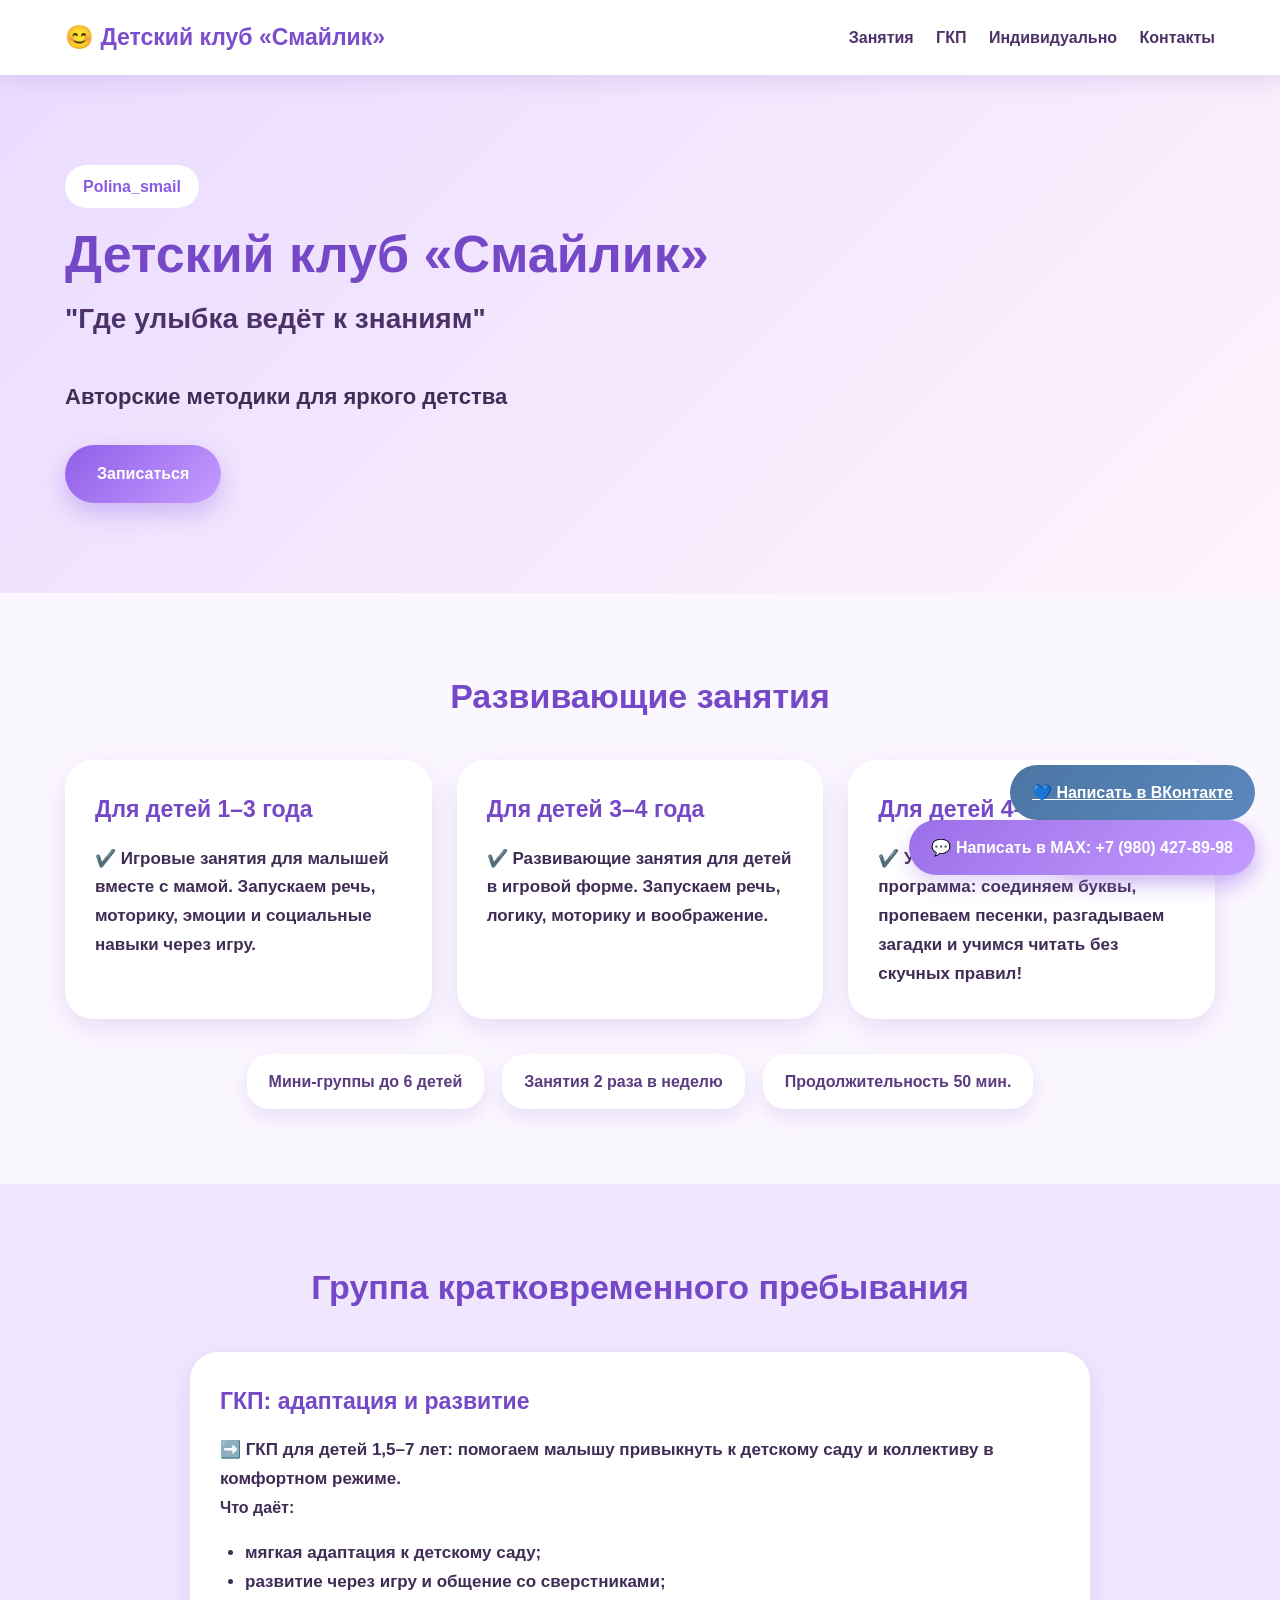
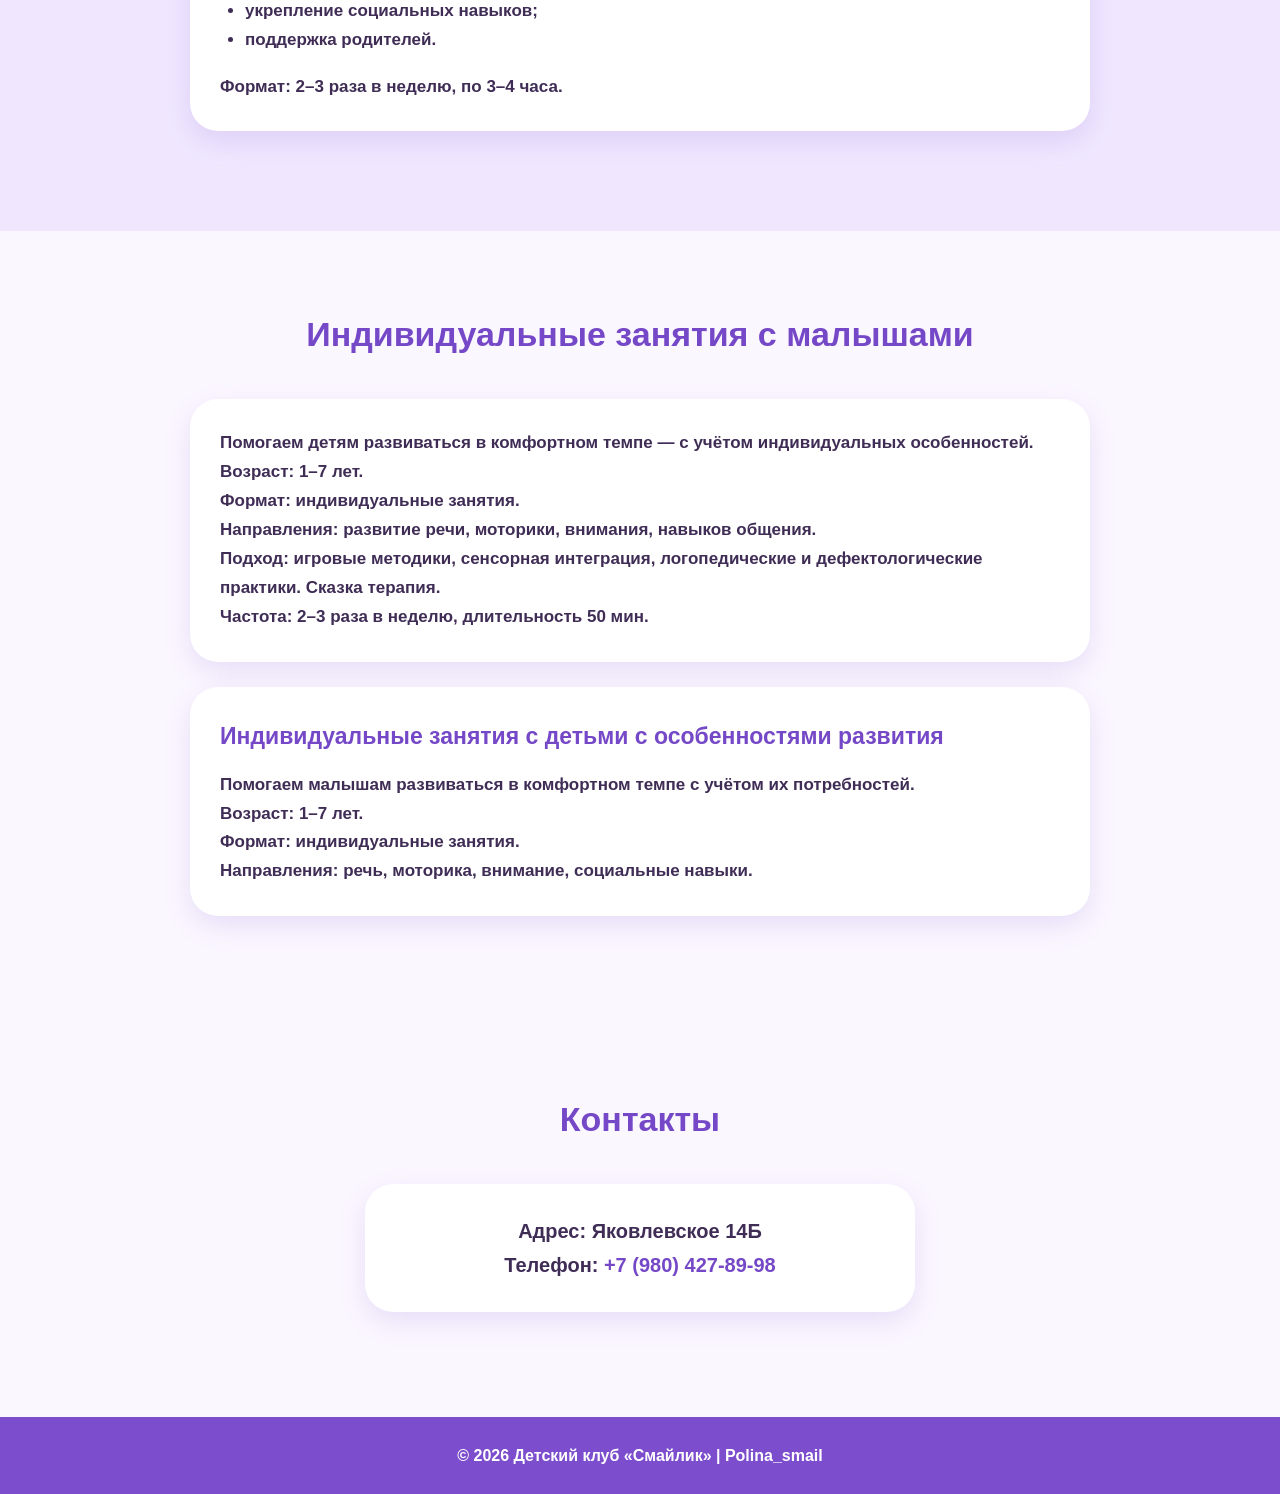
==== index.html @ ec90b085 "Add files via upload" ====
<!DOCTYPE html>
<html lang="ru">
<head>
  <meta charset="UTF-8">
  <meta name="viewport" content="width=device-width, initial-scale=1.0">
  <title>Детский клуб Смайлик</title>
  <link rel="stylesheet" href="style.css">
</head>
<body>

<header class="header">
  <div class="container header-inner">
    <div class="logo">😊 Детский клуб «Смайлик»</div>
    <nav>
      <a href="#programs">Занятия</a>
      <a href="#gkp">ГКП</a>
      <a href="#individual">Индивидуально</a>
      <a href="#contacts">Контакты</a>
    </nav>
  </div>
</header>

<section class="hero">
  <div class="container hero-content">
    <div>
      <p class="instagram">Polina_smail</p>
      <h1>Детский клуб «Смайлик»</h1>
      <h2>"Где улыбка ведёт к знаниям"</h2>
      <p class="hero-text">Авторские методики для яркого детства</p>
      <a href="#contacts" class="btn">Записаться</a>
    </div>

    <div class="hero-card">
      
    </div>
  </div>
</section>

<section id="programs" class="section">
  <div class="container">
    <h2>Развивающие занятия</h2>

    <div class="cards">
      <div class="card">
        <h3>Для детей 1–3 года</h3>
        <p>✔️ Игровые занятия для малышей вместе с мамой. Запускаем речь, моторику, эмоции и социальные навыки через игру.</p>
      </div>

      <div class="card">
        <h3>Для детей 3–4 года</h3>
        <p>✔️ Развивающие занятия для детей в игровой форме. Запускаем речь, логику, моторику и воображение.</p>
      </div>

      <div class="card">
        <h3>Для детей 4–7 лет</h3>
        <p>✔️ Увлекательная игровая программа: соединяем буквы, пропеваем песенки, разгадываем загадки и учимся читать без скучных правил!</p>
      </div>
    </div>

    <div class="info">
      <span>Мини-группы до 6 детей</span>
      <span>Занятия 2 раза в неделю</span>
      <span>Продолжительность 50 мин.</span>
    </div>
  </div>
</section>

<section id="gkp" class="section purple">
  <div class="container">
    <h2>Группа кратковременного пребывания</h2>

    <div class="big-card">
      <h3>ГКП: адаптация и развитие</h3>
      <p>➡️ ГКП для детей 1,5–7 лет: помогаем малышу привыкнуть к детскому саду и коллективу в комфортном режиме.</p>

      <h4>Что даёт:</h4>
      <ul>
        <li>мягкая адаптация к детскому саду;</li>
        <li>развитие через игру и общение со сверстниками;</li>
        <li>укрепление социальных навыков;</li>
        <li>поддержка родителей.</li>
      </ul>

      <p><strong>Формат:</strong> 2–3 раза в неделю, по 3–4 часа.</p>
    </div>
  </div>
</section>

<section id="individual" class="section">
  <div class="container">
    <h2>Индивидуальные занятия с малышами</h2>

    <div class="big-card">
      <p>Помогаем детям развиваться в комфортном темпе — с учётом индивидуальных особенностей.</p>
      <p><strong>Возраст:</strong> 1–7 лет.</p>
      <p><strong>Формат:</strong> индивидуальные занятия.</p>
      <p><strong>Направления:</strong> развитие речи, моторики, внимания, навыков общения.</p>
      <p><strong>Подход:</strong> игровые методики, сенсорная интеграция, логопедические и дефектологические практики. Сказка терапия.</p>
      <p><strong>Частота:</strong> 2–3 раза в неделю, длительность 50 мин.</p>
    </div>

    <div class="big-card second">
      <h3>Индивидуальные занятия с детьми с особенностями развития</h3>
      <p>Помогаем малышам развиваться в комфортном темпе с учётом их потребностей.</p>
      <p><strong>Возраст:</strong> 1–7 лет.</p>
      <p><strong>Формат:</strong> индивидуальные занятия.</p>
      <p><strong>Направления:</strong> речь, моторика, внимание, социальные навыки.</p>
    </div>
  </div>
</section>

<section id="contacts" class="section contacts">
  <div class="container">
    <h2>Контакты</h2>

    <div class="contact-box">
      <p><strong>Адрес:</strong> Яковлевское 14Б</p>
      <p><strong>Телефон:</strong> <a href="tel:+79804278998">+7 (980) 427-89-98</a></p>
    </div>

  </div>
</section>

<footer class="footer">
  <p>© 2026 Детский клуб «Смайлик» | Polina_smail</p>
</footer>

<script src="script.js"></script>
<a href="https://max.ru/username" class="max-btn" target="_blank">
  💬 Написать в MAX
</a>

<!-- MAX кнопка -->
<a href="tel:+79804278998" class="max-btn">
  💬 Написать в MAX: +7 (980) 427-89-98
</a>
<a href="https://vk.com/psmayl84" class="vk-btn" target="_blank">
  💙 Написать в ВКонтакте
</a>

</body>
</html>
---- style.css ----
* {
  margin: 0;
  padding: 0;
  box-sizing: border-box;
}

body {
  background: #fbf7ff;
  color: #3f2d56;
  font-family: Arial, sans-serif;
  line-height: 1.7;
  font-weight: 600;
}

.container {
  width: 90%;
  max-width: 1150px;
  margin: auto;
}

.header {
  background: #ffffff;
  padding: 18px 0;
  position: sticky;
  top: 0;
  z-index: 100;
  box-shadow: 0 6px 20px rgba(130, 85, 180, 0.15);
}

.header-inner {
  display: flex;
  justify-content: space-between;
  align-items: center;
}

.logo {
  color: #7c4dcc;
  font-size: 23px;
  font-weight: 900;
}

nav a {
  color: #4c3268;
  text-decoration: none;
  margin-left: 18px;
  font-weight: 800;
}

nav a:hover {
  color: #9a6ee8;
}

.hero {
  background: linear-gradient(135deg, #eadcff, #fff3fb);
  padding: 90px 0;
}

.hero-content {
  display: grid;
  grid-template-columns: 1.2fr 0.8fr;
  align-items: center;
  gap: 40px;
}

.instagram {
  display: inline-block;
  background: white;
  color: #8a5be0;
  padding: 8px 18px;
  border-radius: 30px;
  margin-bottom: 18px;
  font-weight: 900;
}

h1 {
  font-size: 52px;
  color: #7548c7;
  line-height: 1.1;
  margin-bottom: 12px;
  font-weight: 900;
}

h2 {
  color: #7548c7;
  font-size: 34px;
  text-align: center;
  margin-bottom: 35px;
  font-weight: 900;
}

.hero h2 {
  text-align: left;
  color: #4c3268;
  font-size: 28px;
}

.hero-text {
  font-size: 22px;
  margin-bottom: 30px;
  font-weight: 800;
}

.btn {
  display: inline-block;
  background: linear-gradient(135deg, #8f5ee8, #c69cff);
  color: white;
  padding: 15px 32px;
  border-radius: 35px;
  text-decoration: none;
  border: none;
  cursor: pointer;
  font-weight: 900;
  font-size: 16px;
  box-shadow: 0 10px 25px rgba(143, 94, 232, 0.35);
  transition: 0.3s;
}

.btn:hover {
  transform: translateY(-3px);
}

.hero-card img,
.photo-card img {
  width: 100%;
  border-radius: 28px;
  box-shadow: 0 12px 35px rgba(116, 72, 199, 0.25);
}

.section {
  padding: 75px 0;
}

.purple {
  background: #f0e7ff;
}

.cards {
  display: grid;
  grid-template-columns: repeat(3, 1fr);
  gap: 25px;
}

.card,
.big-card,
.contact-box,
.photo-card {
  background: #ffffff;
  padding: 30px;
  border-radius: 28px;
  box-shadow: 0 10px 28px rgba(116, 72, 199, 0.14);
}

.card h3,
.big-card h3 {
  color: #7548c7;
  font-size: 23px;
  margin-bottom: 15px;
  font-weight: 900;
}

.card p,
.big-card p,
.big-card li {
  font-size: 17px;
  font-weight: 700;
}

.info {
  display: flex;
  justify-content: center;
  gap: 18px;
  flex-wrap: wrap;
  margin-top: 35px;
}

.info span {
  background: #ffffff;
  color: #5b3c80;
  padding: 14px 22px;
  border-radius: 22px;
  font-weight: 900;
  box-shadow: 0 8px 20px rgba(116, 72, 199, 0.14);
}

.big-card {
  max-width: 900px;
  margin: 0 auto 25px;
}

.big-card ul {
  margin: 18px 0 18px 25px;
}

.second {
  margin-top: 25px;
}

.photo-grid {
  display: grid;
  grid-template-columns: repeat(2, 1fr);
  gap: 30px;
}

.photo-card {
  text-align: center;
}

.photo-card p {
  margin-top: 15px;
  color: #7548c7;
  font-weight: 900;
}

.contacts {
  text-align: center;
}

.contact-box {
  max-width: 550px;
  margin: 0 auto 30px;
}

.contact-box p {
  font-size: 20px;
  font-weight: 800;
}

.contact-box a {
  color: #7548c7;
  text-decoration: none;
  font-weight: 900;
}

.form {
  max-width: 520px;
  margin: auto;
  display: flex;
  flex-direction: column;
  gap: 15px;
}

.form input,
.form select {
  padding: 16px;
  border-radius: 16px;
  border: 2px solid #d8c5f7;
  font-size: 16px;
  font-weight: 700;
  outline: none;
}

.form input:focus,
.form select:focus {
  border-color: #9a6ee8;
}

#message {
  font-weight: 900;
  font-size: 17px;
}

.footer {
  background: #7c4dcc;
  color: white;
  text-align: center;
  padding: 25px;
  font-weight: 800;
}

@media (max-width: 800px) {
  .header-inner,
  .hero-content {
    grid-template-columns: 1fr;
    display: block;
    text-align: center;
  }

  nav {
    margin-top: 15px;
  }

  nav a {
    display: inline-block;
    margin: 6px;
  }

  h1 {
    font-size: 36px;
  }

  .hero h2 {
    text-align: center;
    font-size: 23px;
  }

  .cards,
  .photo-grid {
    grid-template-columns: 1fr;
  }

  .hero-card {
    margin-top: 35px;
  }
}
.max-btn {
  position: fixed;
  bottom: 25px;
  right: 25px;
  background: linear-gradient(135deg, #c4b5fd, #e9d5ff);
  color: #4b3f63;
  padding: 14px 22px;
  border-radius: 30px;
  text-decoration: none;
  font-weight: 900;
  box-shadow: 0 8px 20px rgba(160,130,220,0.3);
  transition: 0.3s;
  z-index: 999;
}

.max-btn:hover {
  transform: scale(1.05);
}
.max-btn {
  position: fixed;
  bottom: 25px;
  right: 25px;
  background: linear-gradient(135deg, #9b6fe8, #c49cff);
  color: white;
  padding: 14px 22px;
  border-radius: 30px;
  text-decoration: none;
  font-weight: bold;
  box-shadow: 0 8px 20px rgba(155,111,232,0.3);
  transition: 0.3s;
  z-index: 999;
}

.max-btn:hover {
  transform: scale(1.05);
}
.max-btn,
.vk-btn {
  position: fixed;
  right: 25px;
  padding: 14px 22px;
  border-radius: 30px;
  border: none;
  color: white;
  font-weight: 900;
  cursor: pointer;
  z-index: 9999;
}

.max-btn {
  bottom: 25px;
  background: linear-gradient(135deg, #9b6fe8, #c49cff);
}

.vk-btn {
  bottom: 80px;
  background: linear-gradient(135deg, #4c75a3, #5b88bd);
}

.max-btn:hover,
.vk-btn:hover {
  transform: scale(1.05);
}
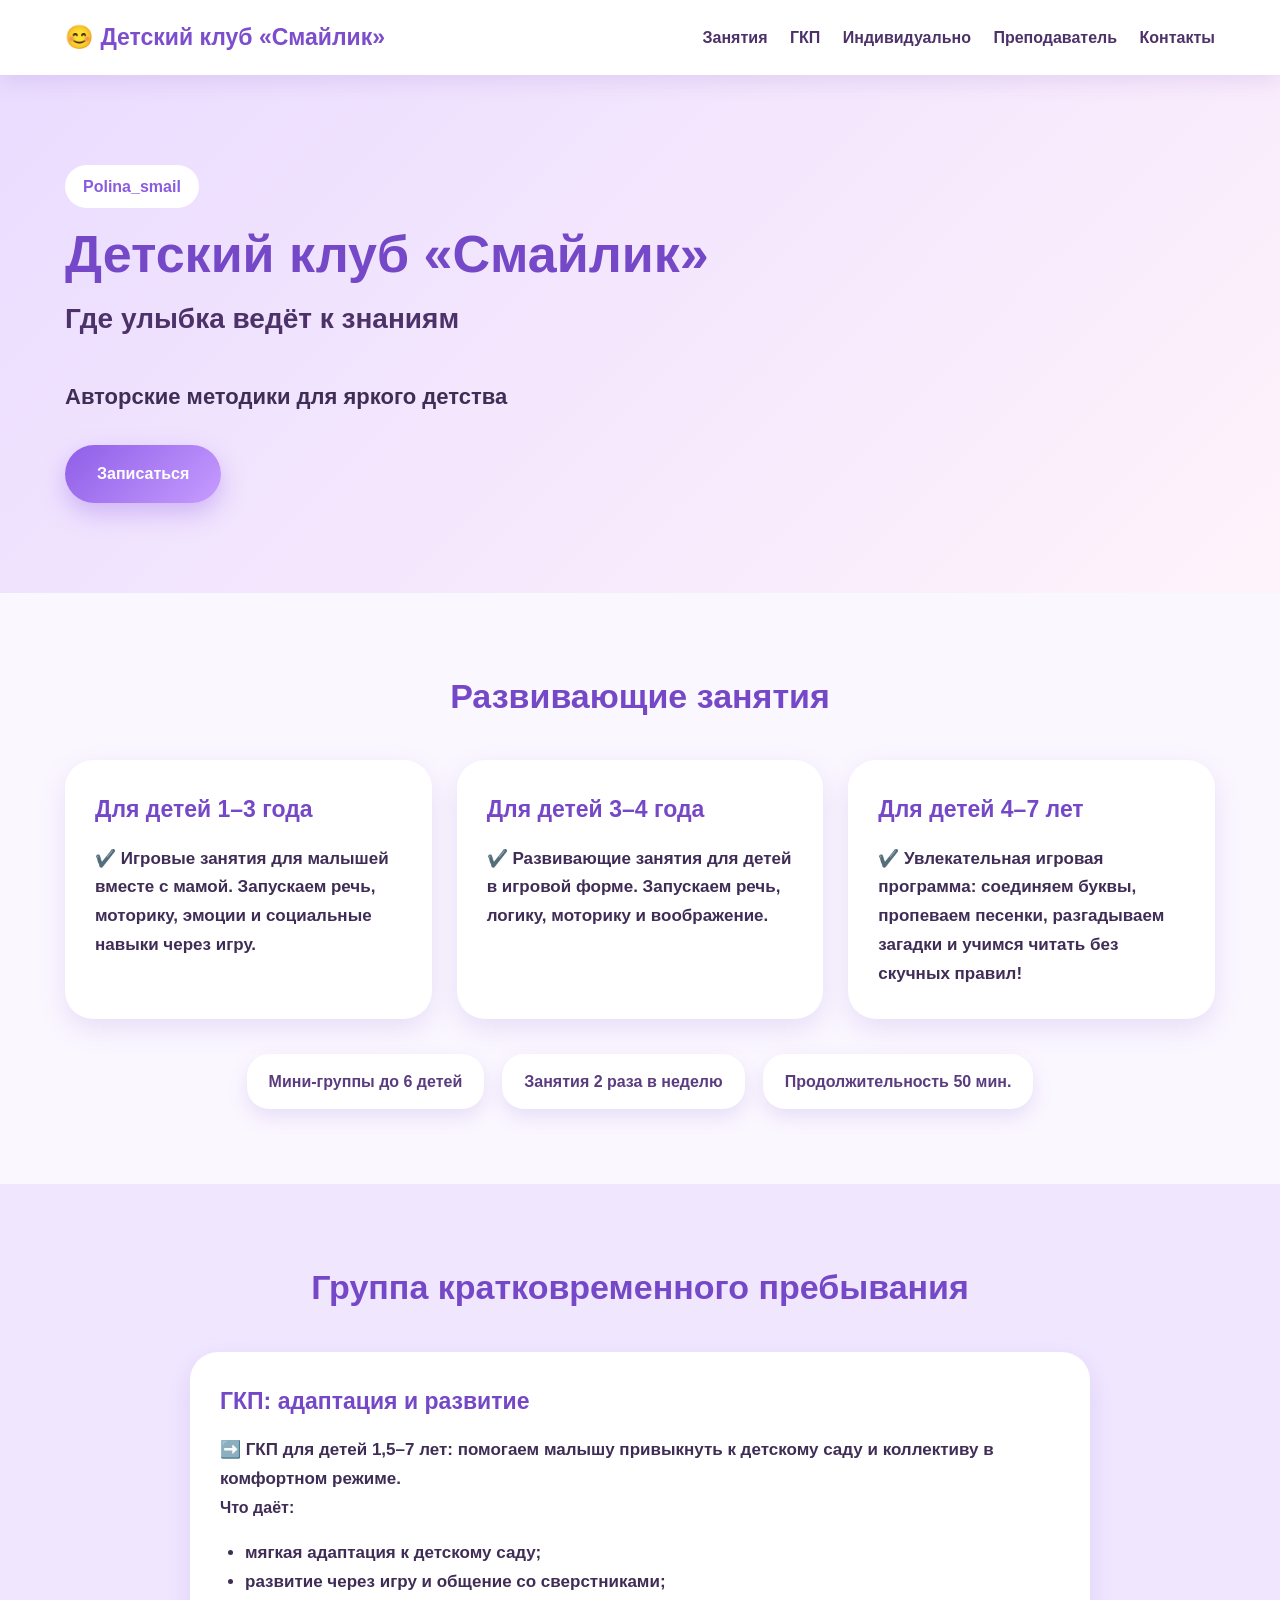
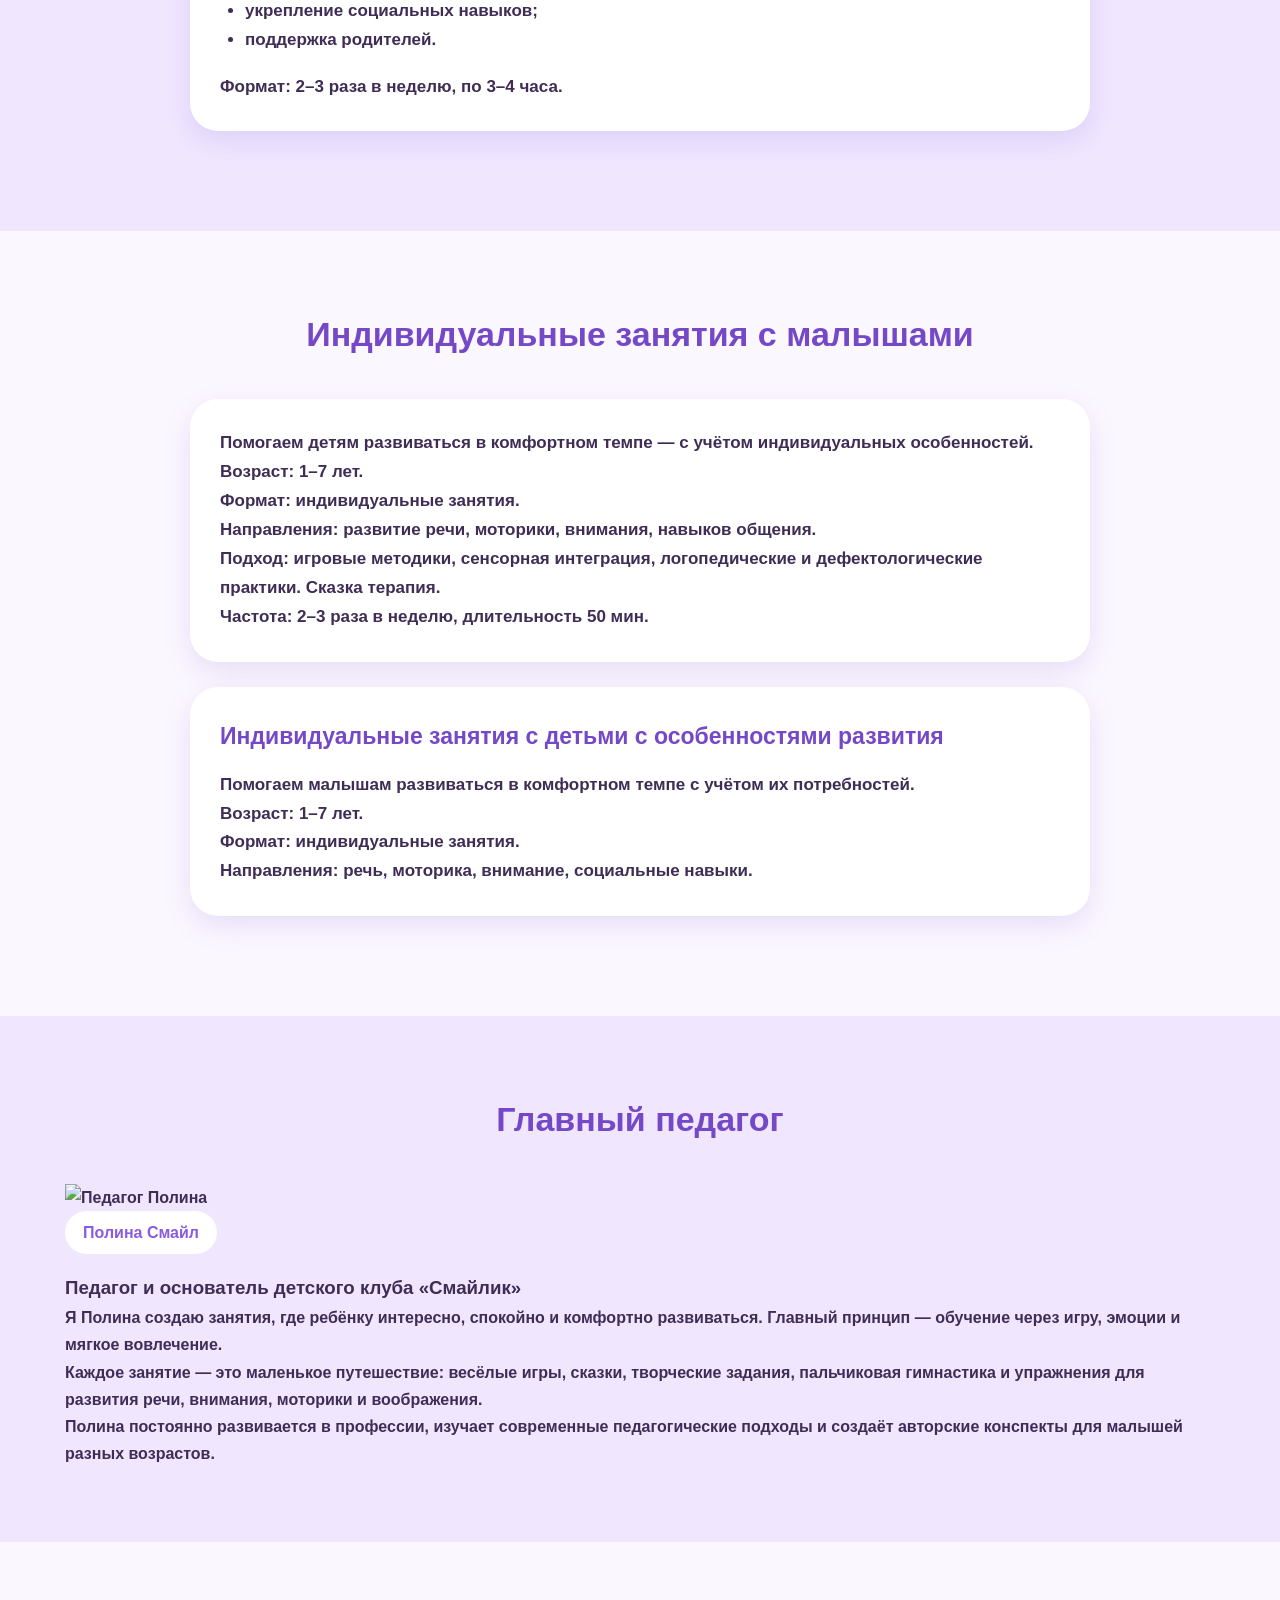
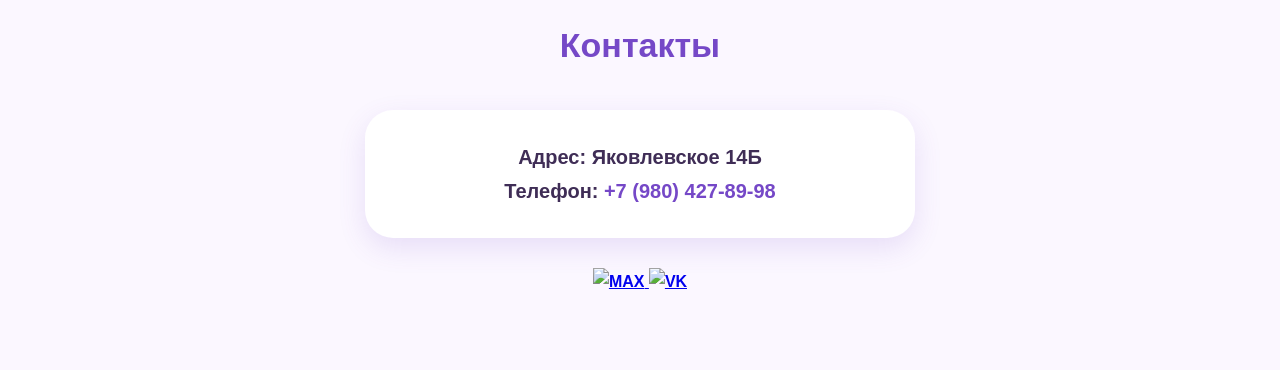
==== commit 24ab27e0: "Update index.html" ====
--- a/index.html
+++ b/index.html
@@ -7,16 +7,20 @@
   <link rel="stylesheet" href="style.css">
 </head>
 <body>
+  <div class="blur blur-1"></div>
+<div class="blur blur-2"></div>
+<div class="blur blur-3"></div>
 
 <header class="header">
   <div class="container header-inner">
     <div class="logo">😊 Детский клуб «Смайлик»</div>
-    <nav>
-      <a href="#programs">Занятия</a>
-      <a href="#gkp">ГКП</a>
-      <a href="#individual">Индивидуально</a>
-      <a href="#contacts">Контакты</a>
-    </nav>
+   <nav>
+  <a href="#programs">Занятия</a>
+  <a href="#gkp">ГКП</a>
+  <a href="#individual">Индивидуально</a>
+  <a href="#teacher">Преподаватель</a>
+  <a href="#contacts">Контакты</a>
+</nav>
   </div>
 </header>
 
@@ -25,12 +29,10 @@
     <div>
       <p class="instagram">Polina_smail</p>
       <h1>Детский клуб «Смайлик»</h1>
-      <h2>"Где улыбка ведёт к знаниям"</h2>
+      <h2>Где улыбка ведёт к знаниям</h2>
       <p class="hero-text">Авторские методики для яркого детства</p>
       <a href="#contacts" class="btn">Записаться</a>
     </div>
-
-    <div class="hero-card">
       
     </div>
   </div>
@@ -109,6 +111,39 @@
   </div>
 </section>
 
+<section id="teacher" class="section purple">
+  <div class="container">
+    <h2>Главный педагог</h2>
+
+    <div class="teacher-card">
+      <div class="teacher-photo">
+        <img src="/web/polina.png.png" alt="Педагог Полина">
+      </div>
+
+      <div class="teacher-text">
+        <p class="instagram">Полина Смайл</p>
+        <h3>Педагог и основатель детского клуба «Смайлик»</h3>
+
+        <p>
+          Я Полина создаю занятия, где ребёнку интересно, спокойно и комфортно развиваться.
+          Главный принцип — обучение через игру, эмоции и мягкое вовлечение.
+        </p>
+
+        <p>
+          Каждое занятие — это маленькое путешествие: весёлые игры, сказки,
+          творческие задания, пальчиковая гимнастика и упражнения для развития речи,
+          внимания, моторики и воображения.
+        </p>
+
+        <p>
+          Полина постоянно развивается в профессии, изучает современные педагогические
+          подходы и создаёт авторские конспекты для малышей разных возрастов.
+        </p>
+      </div>
+    </div>
+  </div>
+</section>
+
 <section id="contacts" class="section contacts">
   <div class="container">
     <h2>Контакты</h2>
@@ -118,25 +153,18 @@
       <p><strong>Телефон:</strong> <a href="tel:+79804278998">+7 (980) 427-89-98</a></p>
     </div>
 
-  </div>
-</section>
+<div class="floating-socials">
 
-<footer class="footer">
-  <p>© 2026 Детский клуб «Смайлик» | Polina_smail</p>
-</footer>
+ <div class="floating-socials">
+  <a href="https://max.ru/" target="_blank" class="social-icon" data-title="Написать в MAX">
+    <img src="jpg/max.png" alt="MAX">
+  </a>
 
-<script src="script.js"></script>
-<a href="https://max.ru/username" class="max-btn" target="_blank">
-  💬 Написать в MAX
-</a>
-
-<!-- MAX кнопка -->
-<a href="tel:+79804278998" class="max-btn">
-  💬 Написать в MAX: +7 (980) 427-89-98
-</a>
-<a href="https://vk.com/psmayl84" class="vk-btn" target="_blank">
-  💙 Написать в ВКонтакте
-</a>
+  <a href="https://vk.com/psmayl84" target="_blank" class="social-icon" data-title="Написать ВКонтакте">
+    <img src="jpg/vk.png" alt="VK">
+  </a>
+</div>
+</div>
 
 </body>
-</html>+</html>
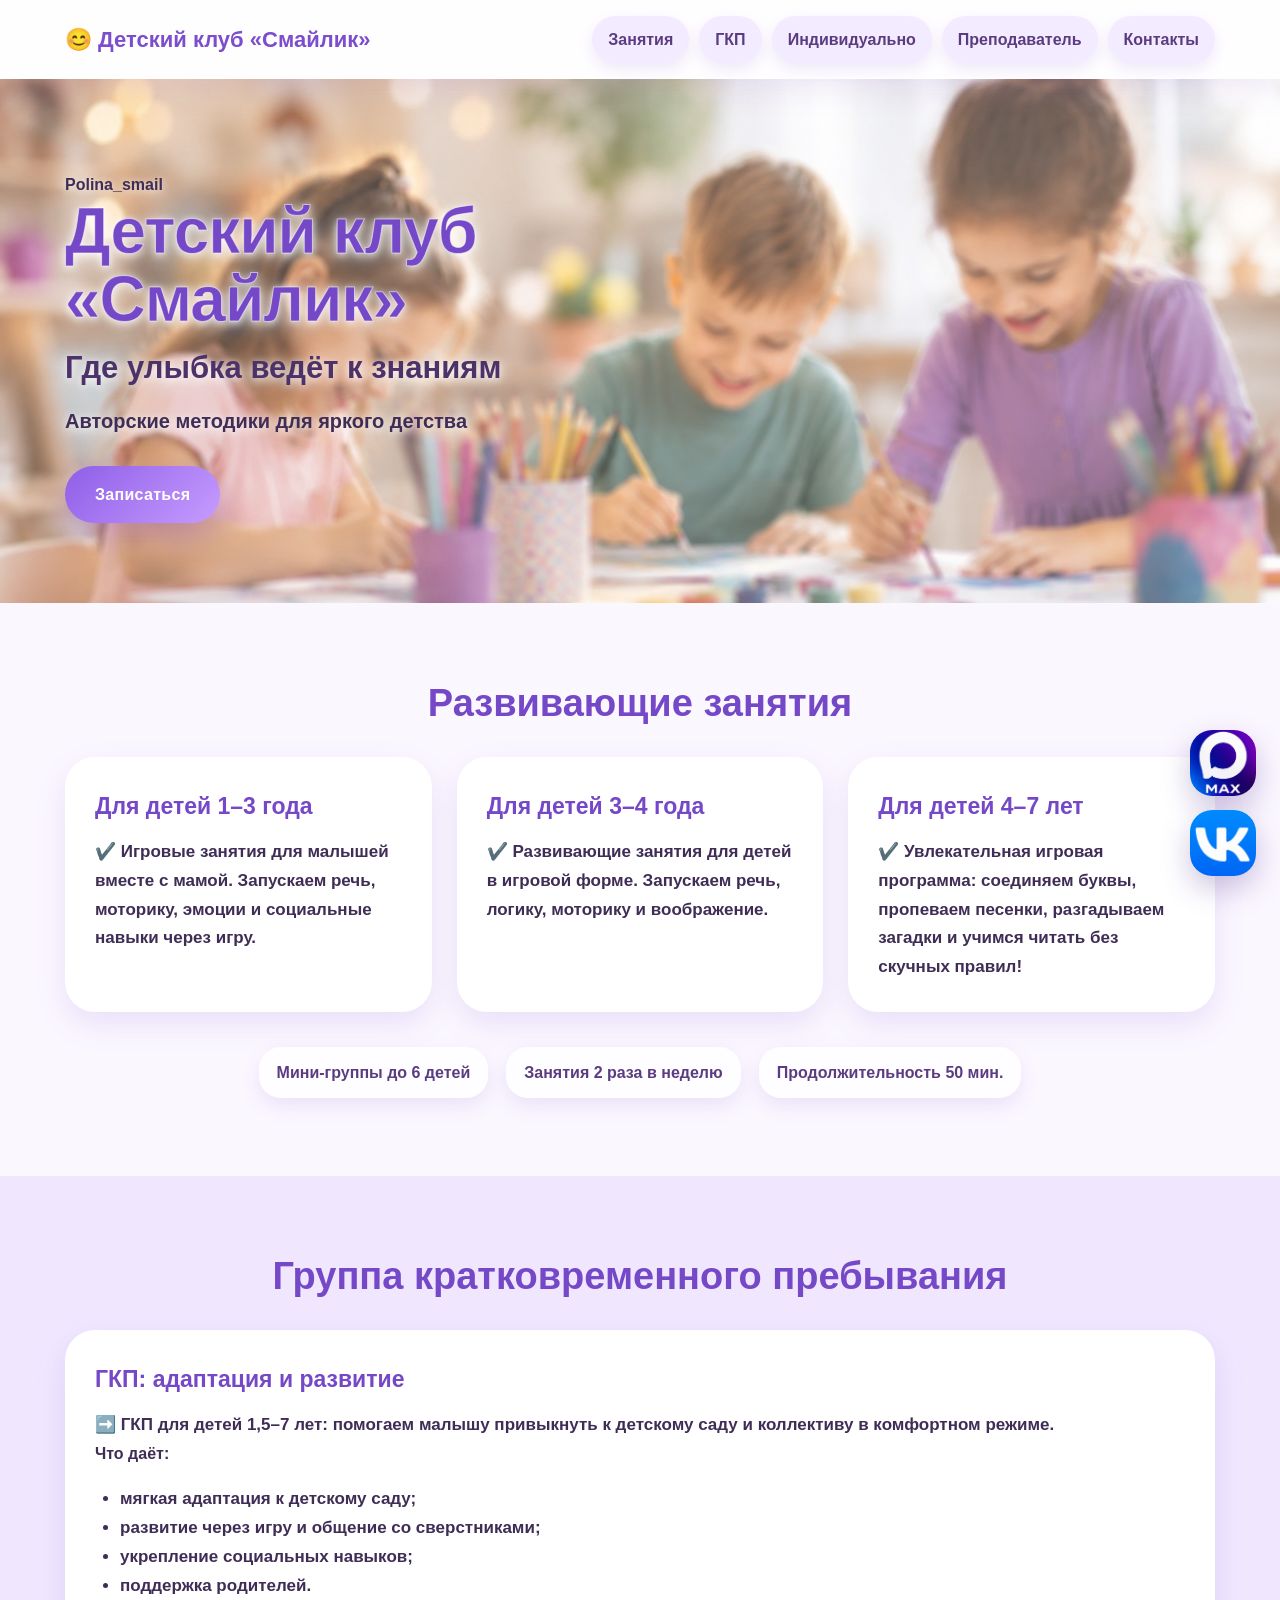
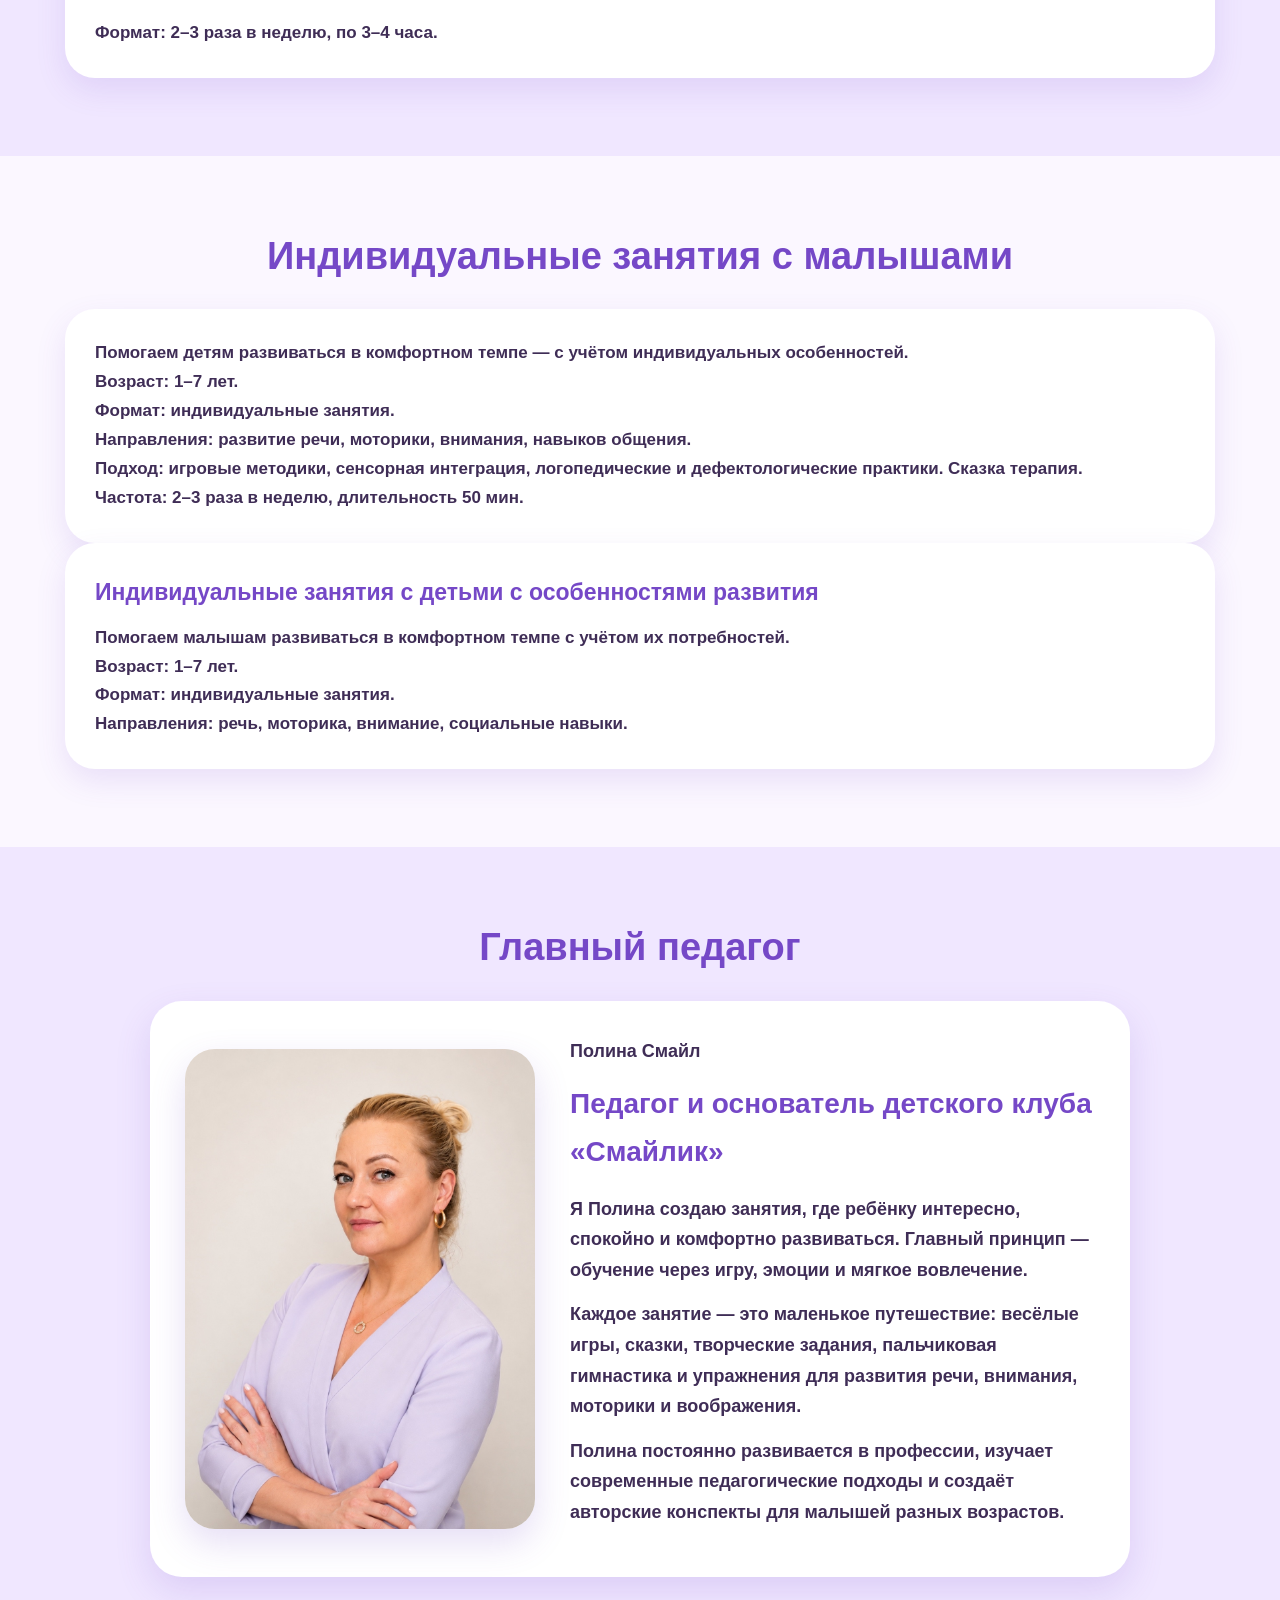
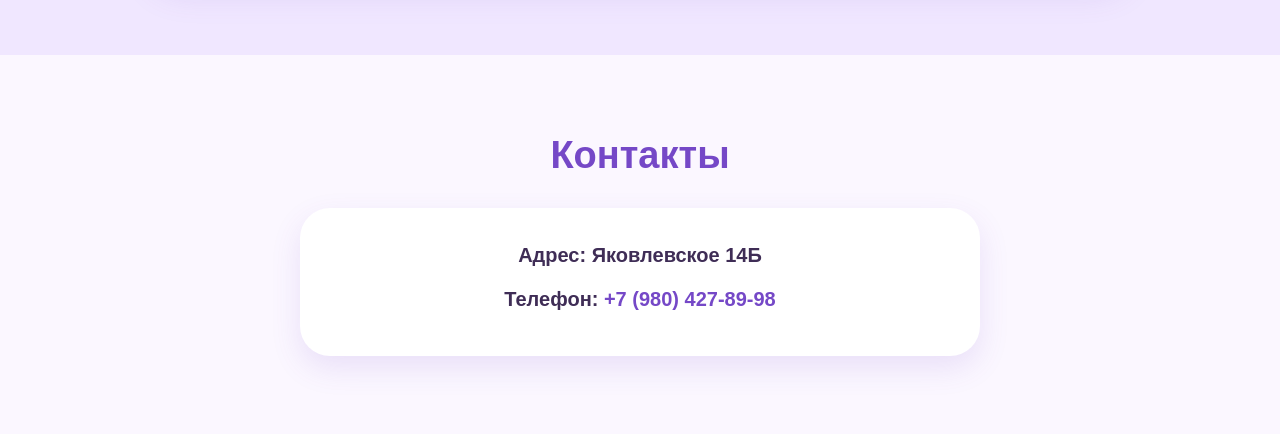
==== commit 8c248651: "Add files via upload" ====
--- a/index.html
+++ b/index.html
@@ -7,9 +7,6 @@
   <link rel="stylesheet" href="style.css">
 </head>
 <body>
-  <div class="blur blur-1"></div>
-<div class="blur blur-2"></div>
-<div class="blur blur-3"></div>
 
 <header class="header">
   <div class="container header-inner">
@@ -167,4 +164,4 @@
 </div>
 
 </body>
-</html>
+</html>
--- a/style.css
+++ b/style.css
@@ -2,6 +2,10 @@
   margin: 0;
   padding: 0;
   box-sizing: border-box;
+}
+
+html {
+  scroll-behavior: smooth;
 }
 
 body {
@@ -10,6 +14,7 @@
   font-family: Arial, sans-serif;
   line-height: 1.7;
   font-weight: 600;
+  overflow-x: hidden;
 }
 
 .container {
@@ -19,115 +24,301 @@
 }
 
 .header {
-  background: #ffffff;
-  padding: 18px 0;
+  background: rgba(255, 255, 255, 0.82);
+  backdrop-filter: blur(14px);
+  padding: 16px 0;
   position: sticky;
   top: 0;
   z-index: 100;
-  box-shadow: 0 6px 20px rgba(130, 85, 180, 0.15);
+  box-shadow: 0 10px 30px rgba(130, 85, 180, 0.12);
+  position: sticky;
+top: 0;
+z-index: 1000;
+backdrop-filter: blur(14px);
 }
 
 .header-inner {
   display: flex;
   justify-content: space-between;
   align-items: center;
+  gap: 25px;
 }
 
 .logo {
   color: #7c4dcc;
-  font-size: 23px;
-  font-weight: 900;
+  font-size: 22px;
+  font-weight: 900;
+  text-decoration: none;
+  white-space: nowrap;
+}
+
+nav {
+  display: flex;
+  align-items: center;
+  gap: 10px;
+  flex-wrap: wrap;
+  justify-content: flex-end;
 }
 
 nav a {
-  color: #4c3268;
+  color: #5b3c80;
   text-decoration: none;
-  margin-left: 18px;
-  font-weight: 800;
+  font-weight: 900;
+  background: #f3ebff;
+  padding: 10px 16px;
+  border-radius: 999px;
+  box-shadow: 0 6px 16px rgba(116, 72, 199, 0.12);
+  transition: 0.3s;
 }
 
 nav a:hover {
-  color: #9a6ee8;
+  color: white;
+  background: linear-gradient(135deg, #8f5ee8, #c69cff);
+  transform: translateY(-3px);
 }
 
 .hero {
-  background: linear-gradient(135deg, #eadcff, #fff3fb);
-  padding: 90px 0;
+    position: relative;
+    overflow: hidden;
+    padding: 92px 0 80px;
+
+    background:
+    linear-gradient(rgba(255,255,255,0.65), rgba(255,255,255,0.65)),
+    url('/jpg/kids-bg.jpg.jpg');
+
+    background-size: cover;
+    background-position: center;
+    background-repeat: no-repeat;
+    animation: heroZoom 18s ease-in-out infinite alternate;
+}
+.hero-bg {
+  position: absolute;
+  border-radius: 999px;
+  filter: blur(4px);
+  opacity: 0.75;
+}
+
+.hero-bg-1 {
+  width: 260px;
+  height: 260px;
+  background: #ffd6ee;
+  top: 55px;
+  left: -90px;
+}
+
+.hero-bg-2 {
+  width: 330px;
+  height: 330px;
+  background: #d9c7ff;
+  right: -130px;
+  bottom: -130px;
 }
 
 .hero-content {
-  display: grid;
-  grid-template-columns: 1.2fr 0.8fr;
-  align-items: center;
-  gap: 40px;
-}
-
-.instagram {
+  grid-template-columns: 1fr;
+}
+
+.hero-text-block,
+.hero-content > div:first-child {
+  max-width: 620px;
+}
+
+.tag {
   display: inline-block;
-  background: white;
+  background: #ffffff;
   color: #8a5be0;
   padding: 8px 18px;
   border-radius: 30px;
   margin-bottom: 18px;
   font-weight: 900;
+  box-shadow: 0 10px 24px rgba(116, 72, 199, 0.10);
 }
 
 h1 {
-  font-size: 52px;
+  font-size: clamp(40px, 6vw, 64px);
   color: #7548c7;
-  line-height: 1.1;
-  margin-bottom: 12px;
-  font-weight: 900;
+  line-height: 1.05;
+  margin-bottom: 16px;
+  font-weight: 900;
+  letter-spacing: -1px;
 }
 
 h2 {
   color: #7548c7;
-  font-size: 34px;
+  font-size: clamp(28px, 4vw, 38px);
   text-align: center;
-  margin-bottom: 35px;
-  font-weight: 900;
+  margin-bottom: 30px;
+  font-weight: 900;
+  line-height: 1.2;
 }
 
 .hero h2 {
   text-align: left;
   color: #4c3268;
-  font-size: 28px;
+  font-size: clamp(23px, 3vw, 31px);
+  margin-bottom: 18px;
 }
 
 .hero-text {
-  font-size: 22px;
-  margin-bottom: 30px;
+  font-size: 20px;
+  margin-bottom: 28px;
   font-weight: 800;
+  max-width: 620px;
+}
+
+.hero-actions {
+  display: flex;
+  gap: 14px;
+  flex-wrap: wrap;
+  margin-bottom: 22px;
 }
 
 .btn {
-  display: inline-block;
+  display: inline-flex;
+  align-items: center;
+  justify-content: center;
   background: linear-gradient(135deg, #8f5ee8, #c69cff);
   color: white;
-  padding: 15px 32px;
+  padding: 15px 30px;
   border-radius: 35px;
   text-decoration: none;
   border: none;
   cursor: pointer;
   font-weight: 900;
   font-size: 16px;
-  box-shadow: 0 10px 25px rgba(143, 94, 232, 0.35);
+  letter-spacing: 0.3px;
+  box-shadow: 0 12px 28px rgba(143, 94, 232, 0.32);
   transition: 0.3s;
 }
 
 .btn:hover {
-  transform: translateY(-3px);
-}
-
-.hero-card img,
-.photo-card img {
-  width: 100%;
-  border-radius: 28px;
-  box-shadow: 0 12px 35px rgba(116, 72, 199, 0.25);
+  transform: translateY(-4px) scale(1.02);
+}
+
+.btn-light {
+  background: #ffffff;
+  color: #7548c7;
+  box-shadow: 0 12px 28px rgba(116, 72, 199, 0.14);
+}
+
+.btn-vk {
+  background: linear-gradient(135deg, #4c75a3, #5b88bd);
+}
+
+.hero-points {
+  display: flex;
+  flex-wrap: wrap;
+  gap: 12px;
+}
+
+.hero-points span,
+.teacher-badges span,
+.info span {
+  background: rgba(255, 255, 255, 0.82);
+  color: #5b3c80;
+  padding: 12px 18px;
+  border-radius: 22px;
+  font-weight: 900;
+  box-shadow: 0 8px 20px rgba(116, 72, 199, 0.12);
+}
+
+.hero-card {
+  position: relative;
+  background: rgba(255, 255, 255, 0.72);
+  border: 1px solid rgba(255,255,255,0.8);
+  padding: 28px;
+  border-radius: 38px;
+  box-shadow: 0 22px 55px rgba(116, 72, 199, 0.22);
+  transition: 0.35s;
+cursor: pointer;
+.card:hover {
+  transform: translateY(-10px);
+  box-shadow: 0 20px 40px rgba(116,72,199,0.18);
+}
+}
+
+.hero-illustration {
+  min-height: 360px;
+  border-radius: 32px;
+  background:
+    radial-gradient(circle at 20% 20%,
+    #fff7c2 0 10%, transparent 11%),
+    radial-gradient(circle at 82% 25%, #ffd6ee 0 12%, transparent 13%),
+    linear-gradient(145deg, #f7e8ff, #e9ddff 45%, #fff0f8);
+  position: relative;
+  overflow: hidden;
+  display: grid;
+  place-items: center;
+}
+
+.hero-illustration::before {
+  content: "";
+  position: absolute;
+  width: 120%;
+  height: 110px;
+  background: rgba(255,255,255,0.75);
+  bottom: -35px;
+  left: -10%;
+  border-radius: 50%;
+}
+
+.sun,
+.rainbow,
+.kids,
+.stars {
+  position: absolute;
+  line-height: 1;
+}
+
+.sun {
+  font-size: 58px;
+  left: 35px;
+  top: 30px;
+}
+
+.rainbow {
+  font-size: 82px;
+  right: 32px;
+  top: 70px;
+}
+
+.kids {
+  font-size: 96px;
+  bottom: 68px;
+  left: 50%;
+  transform: translateX(-50%);
+  z-index: 2;
+}
+
+.stars {
+  font-size: 26px;
+  right: 40px;
+  bottom: 45px;
+}
+
+.hero-card-text {
+  padding-top: 18px;
+  text-align: center;
+}
+
+.hero-card-text strong {
+  color: #7548c7;
+  font-size: 20px;
+}
+
+.hero-card-text p {
+  color: #5b3c80;
+  font-weight: 800;
 }
 
 .section {
-  padding: 75px 0;
+  padding: 78px 0;
+}
+
+.section-head {
+  max-width: 760px;
+  margin: 0 auto 36px;
+  text-align: center;
 }
 
 .purple {
@@ -143,26 +334,84 @@
 .card,
 .big-card,
 .contact-box,
-.photo-card {
+.review-card,
+.visual-card,
+.teacher-card {
   background: #ffffff;
   padding: 30px;
-  border-radius: 28px;
-  box-shadow: 0 10px 28px rgba(116, 72, 199, 0.14);
+  border-radius: 30px;
+  box-shadow: 0 12px 30px rgba(116, 72, 199, 0.13);
+  transition: 0.3s;
+}
+
+.card:hover,
+.big-card:hover,
+.contact-box:hover,
+.review-card:hover,
+.visual-card:hover,
+.teacher-card:hover {
+  transform: translateY(-6px);
+  box-shadow: 0 20px 44px rgba(116, 72, 199, 0.20);
+}
+
+.icon {
+  width: 58px;
+  height: 58px;
+  border-radius: 20px;
+  background: #f0e7ff;
+  display: grid;
+  place-items: center;
+  font-size: 29px;
+  margin-bottom: 18px;
 }
 
 .card h3,
-.big-card h3 {
+.big-card h3,
+.visual-card h3 {
   color: #7548c7;
   font-size: 23px;
-  margin-bottom: 15px;
+  margin-bottom: 12px;
   font-weight: 900;
 }
 
 .card p,
 .big-card p,
-.big-card li {
+.big-card li,
+.review-card p,
+.visual-card p {
   font-size: 17px;
   font-weight: 700;
+}
+
+.program-card {
+  padding: 18px;
+}
+
+.program-card h3,
+.program-card p {
+  padding-left: 12px;
+  padding-right: 12px;
+}
+
+.program-img {
+  height: 190px;
+  border-radius: 26px;
+  display: grid;
+  place-items: center;
+  font-size: 80px;
+  margin-bottom: 22px;
+}
+
+.img-1 {
+  background: linear-gradient(135deg, #ffe7f3, #f4dcff);
+}
+
+.img-2 {
+  background: linear-gradient(135deg, #fff2c6, #e7dcff);
+}
+
+.img-3 {
+  background: linear-gradient(135deg, #ddf7ff, #f3ddff);
 }
 
 .info {
@@ -173,42 +422,77 @@
   margin-top: 35px;
 }
 
-.info span {
-  background: #ffffff;
-  color: #5b3c80;
-  padding: 14px 22px;
-  border-radius: 22px;
-  font-weight: 900;
-  box-shadow: 0 8px 20px rgba(116, 72, 199, 0.14);
-}
-
-.big-card {
-  max-width: 900px;
-  margin: 0 auto 25px;
+.split {
+  display: grid;
+  grid-template-columns: 0.8fr 1.2fr;
+  gap: 32px;
+  align-items: center;
+}
+
+.visual-card {
+  min-height: 410px;
+  display: grid;
+  place-items: center;
+  text-align: center;
+  background: linear-gradient(145deg, #fff, #fff4fb);
+}
+
+.visual-emoji {
+  font-size: 120px;
 }
 
 .big-card ul {
   margin: 18px 0 18px 25px;
 }
 
-.second {
-  margin-top: 25px;
-}
-
-.photo-grid {
+.big-card .btn {
+  margin-top: 15px;
+}
+
+.two-cards {
   display: grid;
   grid-template-columns: repeat(2, 1fr);
+  gap: 25px;
+}
+
+.teacher-section {
+  background: linear-gradient(135deg, #fff9ee, #fbf7ff);
+}
+
+.teacher-card {
+  display: grid;
+  grid-template-columns: 0.7fr 1.3fr;
+  align-items: center;
   gap: 30px;
-}
-
-.photo-card {
-  text-align: center;
-}
-
-.photo-card p {
-  margin-top: 15px;
+  max-width: 980px;
+  margin: auto;
+}
+
+.teacher-photo {
+  height: 320px;
+  border-radius: 30px;
+  background: linear-gradient(135deg, #f4dcff, #fff2c6);
+  display: grid;
+  place-items: center;
+}
+
+.teacher-photo span {
+  font-size: 120px;
+}
+
+.teacher-badges {
+  display: flex;
+  flex-wrap: wrap;
+  gap: 12px;
+  margin-top: 22px;
+}
+
+.review-card p {
+  margin-bottom: 18px;
+}
+
+.review-card strong {
   color: #7548c7;
-  font-weight: 900;
 }
 
 .contacts {
@@ -216,152 +500,974 @@
 }
 
 .contact-box {
-  max-width: 550px;
-  margin: 0 auto 30px;
+  max-width: 680px;
+  margin: 0 auto;
 }
 
 .contact-box p {
   font-size: 20px;
   font-weight: 800;
-}
-
-.contact-box a {
+  margin-bottom: 10px;
+}
+
+.contact-box a:not(.btn) {
   color: #7548c7;
   text-decoration: none;
   font-weight: 900;
 }
 
-.form {
-  max-width: 520px;
-  margin: auto;
-  display: flex;
-  flex-direction: column;
-  gap: 15px;
-}
-
-.form input,
-.form select {
-  padding: 16px;
-  border-radius: 16px;
-  border: 2px solid #d8c5f7;
-  font-size: 16px;
-  font-weight: 700;
-  outline: none;
-}
-
-.form input:focus,
-.form select:focus {
-  border-color: #9a6ee8;
-}
-
-#message {
-  font-weight: 900;
-  font-size: 17px;
+.contact-actions {
+  margin-top: 24px;
+  display: flex;
+  gap: 14px;
+  justify-content: center;
+  flex-wrap: wrap;
 }
 
 .footer {
   background: #7c4dcc;
   color: white;
   text-align: center;
-  padding: 25px;
+  padding: 26px;
   font-weight: 800;
 }
 
-@media (max-width: 800px) {
-  .header-inner,
-  .hero-content {
+.fixed-buttons {
+  position: fixed;
+  right: 22px;
+  bottom: 22px;
+  display: flex;
+  flex-direction: column;
+  gap: 12px;
+  z-index: 9999;
+}
+
+.float-btn {
+  padding: 13px 18px;
+  border-radius: 999px;
+  color: white;
+  text-decoration: none;
+  font-weight: 900;
+  box-shadow: 0 10px 25px rgba(50, 25, 80, 0.25);
+  transition: 0.3s;
+}
+
+.float-btn:hover {
+  transform: translateY(-3px) scale(1.04);
+}
+
+.max-float {
+  background: linear-gradient(135deg, #9b6fe8, #c49cff);
+}
+
+.vk-float {
+  background: linear-gradient(135deg, #4c75a3, #5b88bd);
+}
+
+@media (max-width: 900px) {
+  .header-inner {
+    flex-direction: column;
+    text-align: center;
+  }
+
+  .nav {
+    justify-content: center;
+  }
+
+  .hero-content,
+  .split,
+  .two-cards,
+  .teacher-card {
     grid-template-columns: 1fr;
-    display: block;
-    text-align: center;
-  }
-
-  nav {
-    margin-top: 15px;
-  }
-
-  nav a {
-    display: inline-block;
-    margin: 6px;
-  }
-
-  h1 {
-    font-size: 36px;
-  }
-
+  }
+
+  .hero {
+    padding: 70px 0;
+  }
+
+  .hero-info,
   .hero h2 {
     text-align: center;
-    font-size: 23px;
-  }
-
-  .cards,
-  .photo-grid {
+  }
+
+  .hero-actions,
+  .hero-points {
+    justify-content: center;
+  }
+
+  .cards {
     grid-template-columns: 1fr;
   }
 
-  .hero-card {
-    margin-top: 35px;
-  }
-}
-.max-btn {
+  .teacher-photo,
+  .hero-illustration {
+    min-height: 280px;
+  }
+}
+
+@media (max-width: 520px) {
+  .container {
+    width: 92%;
+  }
+
+  .nav a {
+    font-size: 14px;
+  }
+
+  .hero-actions .btn,
+  .contact-actions .btn {
+    width: 100%;
+  }
+
+  .card,
+  .big-card,
+  .contact-box,
+  .review-card,
+  .visual-card,
+  .teacher-card {
+    padding: 22px;
+  }
+
+  .program-img {
+    height: 150px;
+  }
+
+  .fixed-buttons {
+    right: 14px;
+    bottom: 14px;
+  }
+
+  .float-btn {
+    padding: 11px 14px;
+    font-size: 14px;
+  }
+}
+.teacher-card {
+  display: grid;
+  grid-template-columns: 0.8fr 1.2fr;
+  gap: 35px;
+  align-items: center;
+  background: #ffffff;
+  padding: 35px;
+  border-radius: 32px;
+  box-shadow: 0 14px 35px rgba(116, 72, 199, 0.16);
+}
+
+* {
+  margin: 0;
+  padding: 0;
+  box-sizing: border-box;
+}
+
+html {
+  scroll-behavior: smooth;
+}
+
+body {
+  background: #fbf7ff;
+  color: #3f2d56;
+  font-family: Arial, sans-serif;
+  line-height: 1.7;
+  font-weight: 600;
+  overflow-x: hidden;
+}
+
+.container {
+  width: 90%;
+  max-width: 1150px;
+  margin: auto;
+}
+
+.header {
+  background: rgba(255, 255, 255, 0.82);
+  backdrop-filter: blur(14px);
+  padding: 16px 0;
+  position: sticky;
+  top: 0;
+  z-index: 100;
+  box-shadow: 0 10px 30px rgba(130, 85, 180, 0.12);
+}
+
+.header-inner {
+  display: flex;
+  justify-content: space-between;
+  align-items: center;
+  gap: 25px;
+}
+
+.logo {
+  color: #7c4dcc;
+  font-size: 22px;
+  font-weight: 900;
+  text-decoration: none;
+  white-space: nowrap;
+}
+
+nav {
+  display: flex;
+  align-items: center;
+  gap: 10px;
+  flex-wrap: wrap;
+  justify-content: flex-end;
+}
+
+nav a {
+  color: #5b3c80;
+  text-decoration: none;
+  font-weight: 900;
+  background: #f3ebff;
+  padding: 10px 16px;
+  border-radius: 999px;
+  box-shadow: 0 6px 16px rgba(116, 72, 199, 0.12);
+  transition: 0.3s;
+}
+
+nav a:hover {
+  color: white;
+  background: linear-gradient(135deg, #8f5ee8, #c69cff);
+  transform: translateY(-3px);
+}
+
+.hero {
+  position: relative;
+  overflow: hidden;
+  padding: 92px 0 80px;
+
+  background-image:
+    linear-gradient(rgba(255,255,255,0.25), rgba(255,255,255,0.25)),
+    url("/jpg/kids-bg.jpg.jpg");
+
+  background-size: cover;
+  background-position: center;
+  background-repeat: no-repeat;
+}
+
+.hero-bg {
+  position: absolute;
+  border-radius: 999px;
+  filter: blur(4px);
+  opacity: 0.75;
+}
+
+.hero-bg-1 {
+  width: 260px;
+  height: 260px;
+  background: #ffd6ee;
+  top: 55px;
+  left: -90px;
+}
+
+.hero-bg-2 {
+  width: 330px;
+  height: 330px;
+  background: #d9c7ff;
+  right: -130px;
+  bottom: -130px;
+}
+
+.hero-content {
+  position: relative;
+  display: grid;
+  grid-template-columns: 1.15fr 0.85fr;
+  align-items: center;
+  gap: 45px;
+  z-index: 2;
+}
+
+.tag {
+  display: inline-block;
+  background: #ffffff;
+  color: #8a5be0;
+  padding: 8px 18px;
+  border-radius: 30px;
+  margin-bottom: 18px;
+  font-weight: 900;
+  box-shadow: 0 10px 24px rgba(116, 72, 199, 0.10);
+}
+
+h1 {
+  font-size: clamp(40px, 6vw, 64px);
+  color: #7548c7;
+  line-height: 1.05;
+  margin-bottom: 16px;
+  font-weight: 900;
+  letter-spacing: -1px;
+}
+
+h2 {
+  color: #7548c7;
+  font-size: clamp(28px, 4vw, 38px);
+  text-align: center;
+  margin-bottom: 30px;
+  font-weight: 900;
+  line-height: 1.2;
+}
+
+.hero h2 {
+  text-align: left;
+  color: #4c3268;
+  font-size: clamp(23px, 3vw, 31px);
+  margin-bottom: 18px;
+}
+
+.hero-text {
+  font-size: 20px;
+  margin-bottom: 28px;
+  font-weight: 800;
+  max-width: 620px;
+}
+
+.hero-actions {
+  display: flex;
+  gap: 14px;
+  flex-wrap: wrap;
+  margin-bottom: 22px;
+}
+
+.btn {
+  display: inline-flex;
+  align-items: center;
+  justify-content: center;
+  background: linear-gradient(135deg, #8f5ee8, #c69cff);
+  color: white;
+  padding: 15px 30px;
+  border-radius: 35px;
+  text-decoration: none;
+  border: none;
+  cursor: pointer;
+  font-weight: 900;
+  font-size: 16px;
+  letter-spacing: 0.3px;
+  box-shadow: 0 12px 28px rgba(143, 94, 232, 0.32);
+  transition: 0.3s;
+}
+
+.btn:hover {
+  transform: translateY(-4px) scale(1.02);
+}
+
+.btn-light {
+  background: #ffffff;
+  color: #7548c7;
+  box-shadow: 0 12px 28px rgba(116, 72, 199, 0.14);
+}
+
+.btn-vk {
+  background: linear-gradient(135deg, #4c75a3, #5b88bd);
+}
+
+.hero-points {
+  display: flex;
+  flex-wrap: wrap;
+  gap: 12px;
+}
+
+.hero-points span,
+.teacher-badges span,
+.info span {
+  background: rgba(255, 255, 255, 0.82);
+  color: #5b3c80;
+  padding: 12px 18px;
+  border-radius: 22px;
+  font-weight: 900;
+  box-shadow: 0 8px 20px rgba(116, 72, 199, 0.12);
+}
+
+.hero-card {
+  position: relative;
+  background: rgba(255, 255, 255, 0.72);
+  border: 1px solid rgba(255,255,255,0.8);
+  padding: 28px;
+  border-radius: 38px;
+  box-shadow: 0 22px 55px rgba(116, 72, 199, 0.22);
+}
+
+.hero-illustration {
+  min-height: 360px;
+  border-radius: 32px;
+  background:
+    radial-gradient(circle at 20% 20%, #fff7c2 0 10%, transparent 11%),
+    radial-gradient(circle at 82% 25%, #ffd6ee 0 12%, transparent 13%),
+    linear-gradient(145deg, #f7e8ff, #e9ddff 45%, #fff0f8);
+  position: relative;
+  overflow: hidden;
+  display: grid;
+  place-items: center;
+}
+
+.hero-illustration::before {
+  content: "";
+  position: absolute;
+  width: 120%;
+  height: 110px;
+  background: rgba(255,255,255,0.75);
+  bottom: -35px;
+  left: -10%;
+  border-radius: 50%;
+}
+
+.sun,
+.rainbow,
+.kids,
+.stars {
+  position: absolute;
+  line-height: 1;
+}
+
+.sun {
+  font-size: 58px;
+  left: 35px;
+  top: 30px;
+}
+
+.rainbow {
+  font-size: 82px;
+  right: 32px;
+  top: 70px;
+}
+
+.kids {
+  font-size: 96px;
+  bottom: 68px;
+  left: 50%;
+  transform: translateX(-50%);
+  z-index: 2;
+}
+
+.stars {
+  font-size: 26px;
+  right: 40px;
+  bottom: 45px;
+}
+
+.hero-card-text {
+  padding-top: 18px;
+  text-align: center;
+}
+
+.hero-card-text strong {
+  color: #7548c7;
+  font-size: 20px;
+}
+
+.hero-card-text p {
+  color: #5b3c80;
+  font-weight: 800;
+}
+
+.section {
+  padding: 78px 0;
+}
+
+.section-head {
+  max-width: 760px;
+  margin: 0 auto 36px;
+  text-align: center;
+}
+
+.purple {
+  background: #f0e7ff;
+}
+
+.cards {
+  display: grid;
+  grid-template-columns: repeat(3, 1fr);
+  gap: 25px;
+}
+
+.card,
+.big-card,
+.contact-box,
+.review-card,
+.visual-card,
+.teacher-card {
+  background: #ffffff;
+  padding: 30px;
+  border-radius: 30px;
+  box-shadow: 0 12px 30px rgba(116, 72, 199, 0.13);
+  transition: 0.3s;
+}
+
+.card:hover,
+.big-card:hover,
+.contact-box:hover,
+.review-card:hover,
+.visual-card:hover,
+.teacher-card:hover {
+  transform: translateY(-6px);
+  box-shadow: 0 20px 44px rgba(116, 72, 199, 0.20);
+}
+
+.icon {
+  width: 58px;
+  height: 58px;
+  border-radius: 20px;
+  background: #f0e7ff;
+  display: grid;
+  place-items: center;
+  font-size: 29px;
+  margin-bottom: 18px;
+}
+
+.card h3,
+.big-card h3,
+.visual-card h3 {
+  color: #7548c7;
+  font-size: 23px;
+  margin-bottom: 12px;
+  font-weight: 900;
+}
+
+.card p,
+.big-card p,
+.big-card li,
+.review-card p,
+.visual-card p {
+  font-size: 17px;
+  font-weight: 700;
+}
+
+.program-card {
+  padding: 18px;
+}
+
+.program-card h3,
+.program-card p {
+  padding-left: 12px;
+  padding-right: 12px;
+}
+
+.program-img {
+  height: 190px;
+  border-radius: 26px;
+  display: grid;
+  place-items: center;
+  font-size: 80px;
+  margin-bottom: 22px;
+}
+
+.img-1 {
+  background: linear-gradient(135deg, #ffe7f3, #f4dcff);
+}
+
+.img-2 {
+  background: linear-gradient(135deg, #fff2c6, #e7dcff);
+}
+
+.img-3 {
+  background: linear-gradient(135deg, #ddf7ff, #f3ddff);
+}
+
+.info {
+  display: flex;
+  justify-content: center;
+  gap: 18px;
+  flex-wrap: wrap;
+  margin-top: 35px;
+}
+
+.split {
+  display: grid;
+  grid-template-columns: 0.8fr 1.2fr;
+  gap: 32px;
+  align-items: center;
+}
+
+.visual-card {
+  min-height: 410px;
+  display: grid;
+  place-items: center;
+  text-align: center;
+  background: linear-gradient(145deg, #fff, #fff4fb);
+}
+
+.visual-emoji {
+  font-size: 120px;
+}
+
+.big-card ul {
+  margin: 18px 0 18px 25px;
+}
+
+.big-card .btn {
+  margin-top: 15px;
+}
+
+.two-cards {
+  display: grid;
+  grid-template-columns: repeat(2, 1fr);
+  gap: 25px;
+}
+
+.teacher-section {
+  background: linear-gradient(135deg, #fff9ee, #fbf7ff);
+}
+
+.teacher-card {
+  display: grid;
+  grid-template-columns: 0.7fr 1.3fr;
+  align-items: center;
+  gap: 30px;
+  max-width: 980px;
+  margin: auto;
+}
+
+.teacher-photo {
+  height: 320px;
+  border-radius: 30px;
+  background: linear-gradient(135deg, #f4dcff, #fff2c6);
+  display: grid;
+  place-items: center;
+}
+
+.teacher-photo span {
+  font-size: 120px;
+}
+
+.teacher-badges {
+  display: flex;
+  flex-wrap: wrap;
+  gap: 12px;
+  margin-top: 22px;
+}
+
+.review-card p {
+  margin-bottom: 18px;
+}
+
+.review-card strong {
+  color: #7548c7;
+}
+
+.contacts {
+  text-align: center;
+}
+
+.contact-box {
+  max-width: 680px;
+  margin: 0 auto;
+}
+
+.contact-box p {
+  font-size: 20px;
+  font-weight: 800;
+  margin-bottom: 10px;
+}
+
+.contact-box a:not(.btn) {
+  color: #7548c7;
+  text-decoration: none;
+  font-weight: 900;
+}
+
+.contact-actions {
+  margin-top: 24px;
+  display: flex;
+  gap: 14px;
+  justify-content: center;
+  flex-wrap: wrap;
+}
+
+.footer {
+  background: #7c4dcc;
+  color: white;
+  text-align: center;
+  padding: 26px;
+  font-weight: 800;
+}
+
+.fixed-buttons {
   position: fixed;
-  bottom: 25px;
-  right: 25px;
-  background: linear-gradient(135deg, #c4b5fd, #e9d5ff);
-  color: #4b3f63;
-  padding: 14px 22px;
+  right: 22px;
+  bottom: 22px;
+  display: flex;
+  flex-direction: column;
+  gap: 12px;
+  z-index: 9999;
+}
+
+.float-btn {
+  padding: 13px 18px;
+  border-radius: 999px;
+  color: white;
+  text-decoration: none;
+  font-weight: 900;
+  box-shadow: 0 10px 25px rgba(50, 25, 80, 0.25);
+  transition: 0.3s;
+}
+
+.float-btn:hover {
+  transform: translateY(-3px) scale(1.04);
+}
+
+.max-float {
+  background: linear-gradient(135deg, #9b6fe8, #c49cff);
+}
+
+.vk-float {
+  background: linear-gradient(135deg, #4c75a3, #5b88bd);
+}
+
+@media (max-width: 900px) {
+  .header-inner {
+    flex-direction: column;
+    text-align: center;
+  }
+
+  .nav {
+    justify-content: center;
+  }
+
+  .hero-content,
+  .split,
+  .two-cards,
+  .teacher-card {
+    grid-template-columns: 1fr;
+  }
+
+  .hero {
+    padding: 70px 0;
+  }
+
+  .hero-info,
+  .hero h2 {
+    text-align: center;
+  }
+
+  .hero-actions,
+  .hero-points {
+    justify-content: center;
+  }
+
+  .cards {
+    grid-template-columns: 1fr;
+  }
+
+  .teacher-photo,
+  .hero-illustration {
+    min-height: 280px;
+  }
+}
+
+@media (max-width: 520px) {
+  .container {
+    width: 92%;
+  }
+
+  .nav a {
+    font-size: 14px;
+  }
+
+  .hero-actions .btn,
+  .contact-actions .btn {
+    width: 100%;
+  }
+
+  .card,
+  .big-card,
+  .contact-box,
+  .review-card,
+  .visual-card,
+  .teacher-card {
+    padding: 22px;
+  }
+
+  .program-img {
+    height: 150px;
+  }
+
+  .fixed-buttons {
+    right: 14px;
+    bottom: 14px;
+  }
+
+  .float-btn {
+    padding: 11px 14px;
+    font-size: 14px;
+  }
+}
+.teacher-card {
+  display: grid;
+  grid-template-columns: 0.8fr 1.2fr;
+  gap: 35px;
+  align-items: center;
+  background: #ffffff;
+  padding: 35px;
+  border-radius: 32px;
+  box-shadow: 0 14px 35px rgba(116, 72, 199, 0.16);
+}
+
+.teacher-photo {
+  display: flex;
+  align-items: center;
+  justify-content: center;
+}
+
+.teacher-photo img {
+  width: 100%;
+  max-width: 380px;
+  height: 480px;
+  object-fit: cover;
+  object-position: center;
   border-radius: 30px;
-  text-decoration: none;
-  font-weight: 900;
-  box-shadow: 0 8px 20px rgba(160,130,220,0.3);
+  box-shadow: 0 14px 35px rgba(116,72,199,0.18);
+}
+
+.teacher-text h3 {
+  color: #7548c7;
+  font-size: 28px;
+  margin-bottom: 18px;
+  font-weight: 900;
+}
+
+.teacher-text p {
+  font-size: 18px;
+  font-weight: 700;
+  margin-bottom: 14px;
+}
+
+@media (max-width: 800px) {
+  .teacher-card {
+    grid-template-columns: 1fr;
+    padding: 25px;
+  }
+
+  .teacher-photo img {
+    height: 360px;
+  }
+}.floating-socials {
+  position: fixed;
+  right: 22px;
+  bottom: 22px;
+  display: flex;
+  flex-direction: column;
+  gap: 14px;
+  z-index: 9999;
+  .floating-socials {
+  position: fixed;
+  right: 24px;
+  bottom: 24px;
+  display: flex;
+  flex-direction: column;
+  gap: 14px;
+  z-index: 9999;
+}
+
+.social-icon {
+  width: 66px;
+  height: 66px;
+  border-radius: 22px;
+  overflow: hidden;
+  background: #ffffff;
+  box-shadow: 0 12px 30px rgba(80, 45, 140, 0.28);
   transition: 0.3s;
-  z-index: 999;
-}
-
-.max-btn:hover {
-  transform: scale(1.05);
-}
-.max-btn {
+  position: relative;
+}
+
+.social-icon:hover {
+  transform: translateY(-5px) scale(1.07);
+  box-shadow: 0 18px 40px rgba(80, 45, 140, 0.38);
+}
+
+.social-icon img {
+  width: 100%;
+  height: 100%;
+  object-fit: cover;
+}
+
+.social-icon::after {
+  content: attr(data-title);
+  position: absolute;
+  right: 78px;
+  top: 50%;
+  transform: translateY(-50%);
+  background: white;
+  color: #5b3c80;
+  padding: 8px 14px;
+  border-radius: 18px;
+  font-size: 14px;
+  font-weight: 900;
+  white-space: nowrap;
+  opacity: 0;
+  pointer-events: none;
+  box-shadow: 0 8px 20px rgba(116,72,199,0.16);
+  transition: 0.3s;
+}
+
+.social-icon:hover::after {
+  opacity: 1;
+}
+}
+
+.social-icon {
+  width: 68px;
+  height: 68px;
+  border-radius: 50%;
+  overflow: hidden;
+  box-shadow: 0 10px 28px rgba(0,0,0,0.22);
+  transition: 0.3s;
+  background: white;
+}
+
+.social-icon:hover {
+  transform: scale(1.08) translateY(-4px);
+}
+
+.social-icon img {
+  width: 100%;
+  height: 100%;
+  object-fit: cover;
+}
+.hero h1,
+.hero h2,
+.hero-text,
+.hero .instagram {
+  text-shadow: 
+    0 2px 8px rgba(255,255,255,0.9),
+    0 4px 18px rgba(255,255,255,0.75);
+}
+
+.hero h1 {
+  -webkit-text-stroke: 1px rgba(255,255,255,0.55);
+}
+@keyframes heroZoom {
+  from {
+    background-size: 100%;
+  }
+
+  to {
+    background-size: 108%;
+  }
+}
+.blur {
   position: fixed;
-  bottom: 25px;
-  right: 25px;
-  background: linear-gradient(135deg, #9b6fe8, #c49cff);
-  color: white;
-  padding: 14px 22px;
-  border-radius: 30px;
-  text-decoration: none;
-  font-weight: bold;
-  box-shadow: 0 8px 20px rgba(155,111,232,0.3);
-  transition: 0.3s;
-  z-index: 999;
-}
-
-.max-btn:hover {
-  transform: scale(1.05);
-}
-.max-btn,
-.vk-btn {
-  position: fixed;
-  right: 25px;
-  padding: 14px 22px;
-  border-radius: 30px;
-  border: none;
-  color: white;
-  font-weight: 900;
-  cursor: pointer;
-  z-index: 9999;
-}
-
-.max-btn {
-  bottom: 25px;
-  background: linear-gradient(135deg, #9b6fe8, #c49cff);
-}
-
-.vk-btn {
-  bottom: 80px;
-  background: linear-gradient(135deg, #4c75a3, #5b88bd);
-}
-
-.max-btn:hover,
-.vk-btn:hover {
-  transform: scale(1.05);
+  border-radius: 50%;
+  filter: blur(110px);
+  opacity: 0.32;
+  z-index: -1;
+  pointer-events: none;
+}
+
+.blur-1 {
+  width: 320px;
+  height: 320px;
+  background: #d8b4ff;
+  top: -100px;
+  left: -120px;
+}
+
+.blur-2 {
+  width: 260px;
+  height: 260px;
+  background: #ffd6ea;
+  top: 40%;
+  right: -100px;
+}
+
+.blur-3 {
+  width: 280px;
+  height: 280px;
+  background: #fff0b8;
+  bottom: -120px;
+  left: 35%;
 }
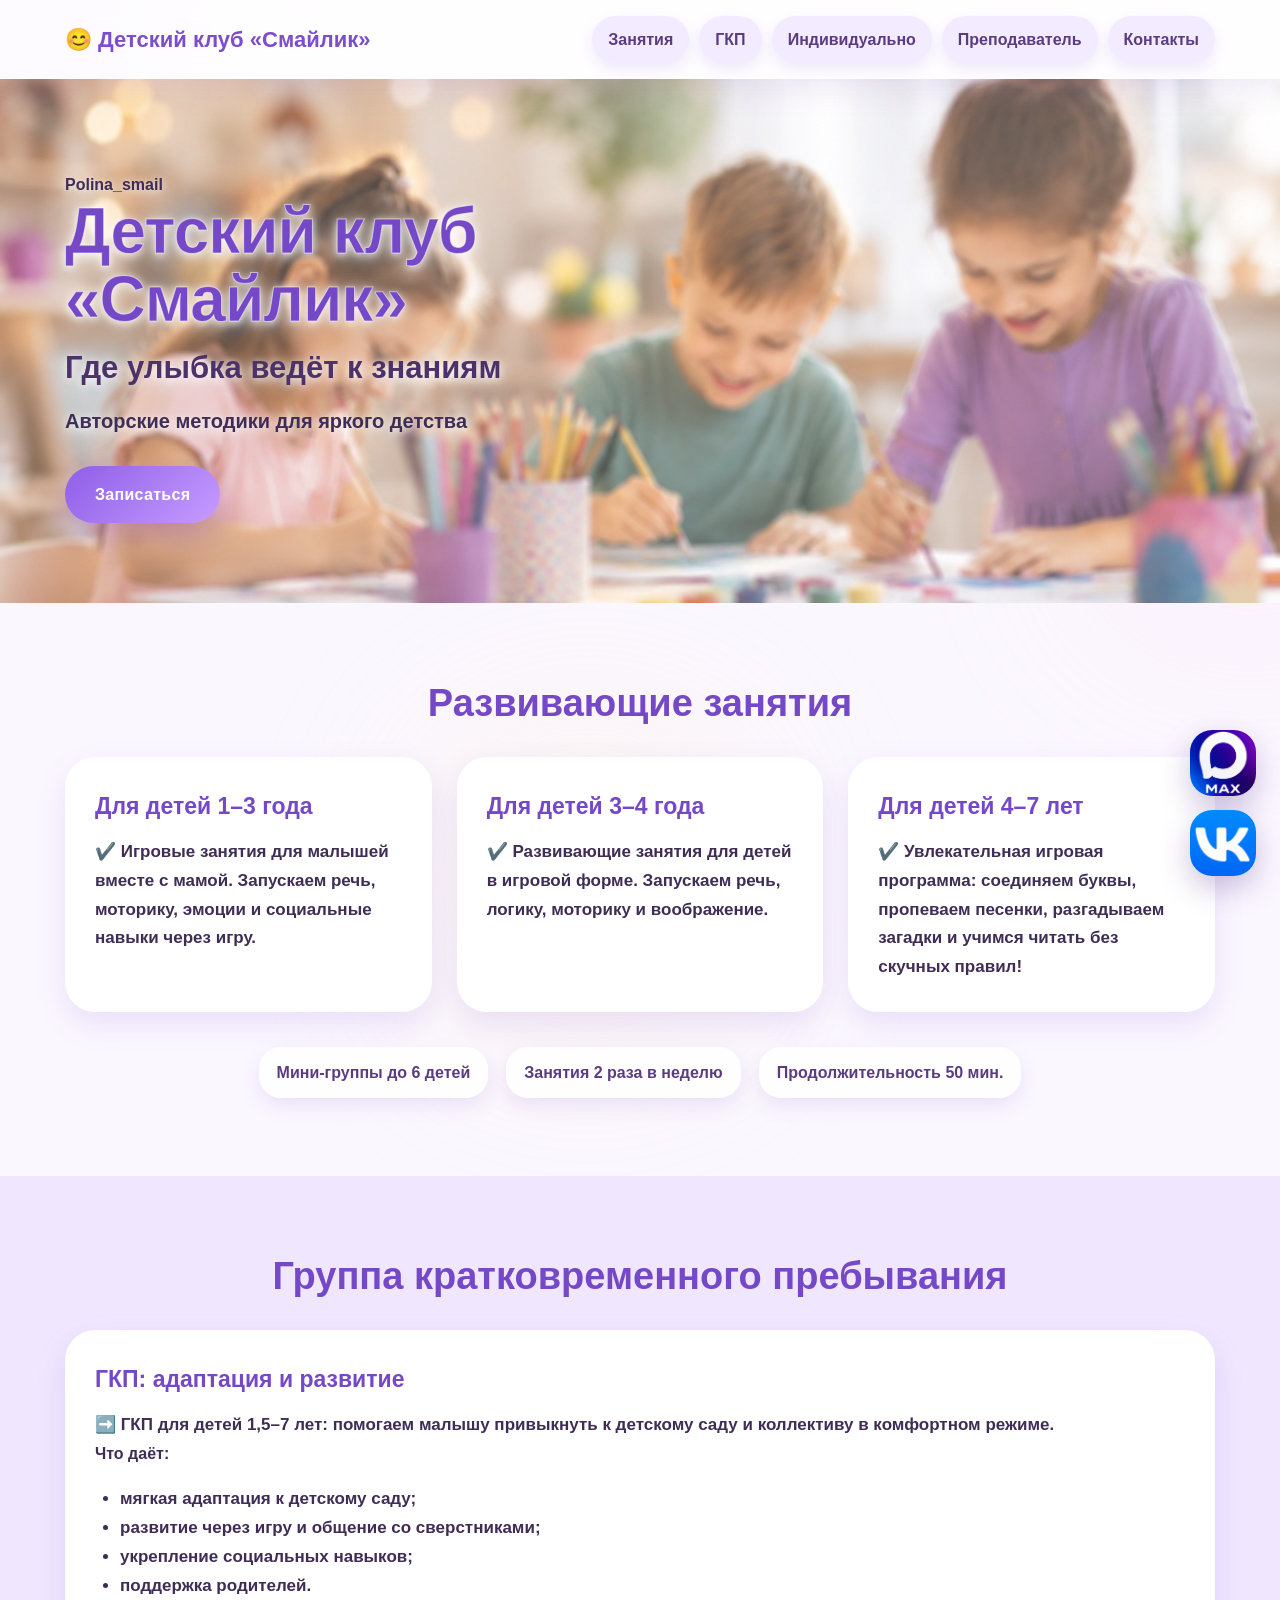
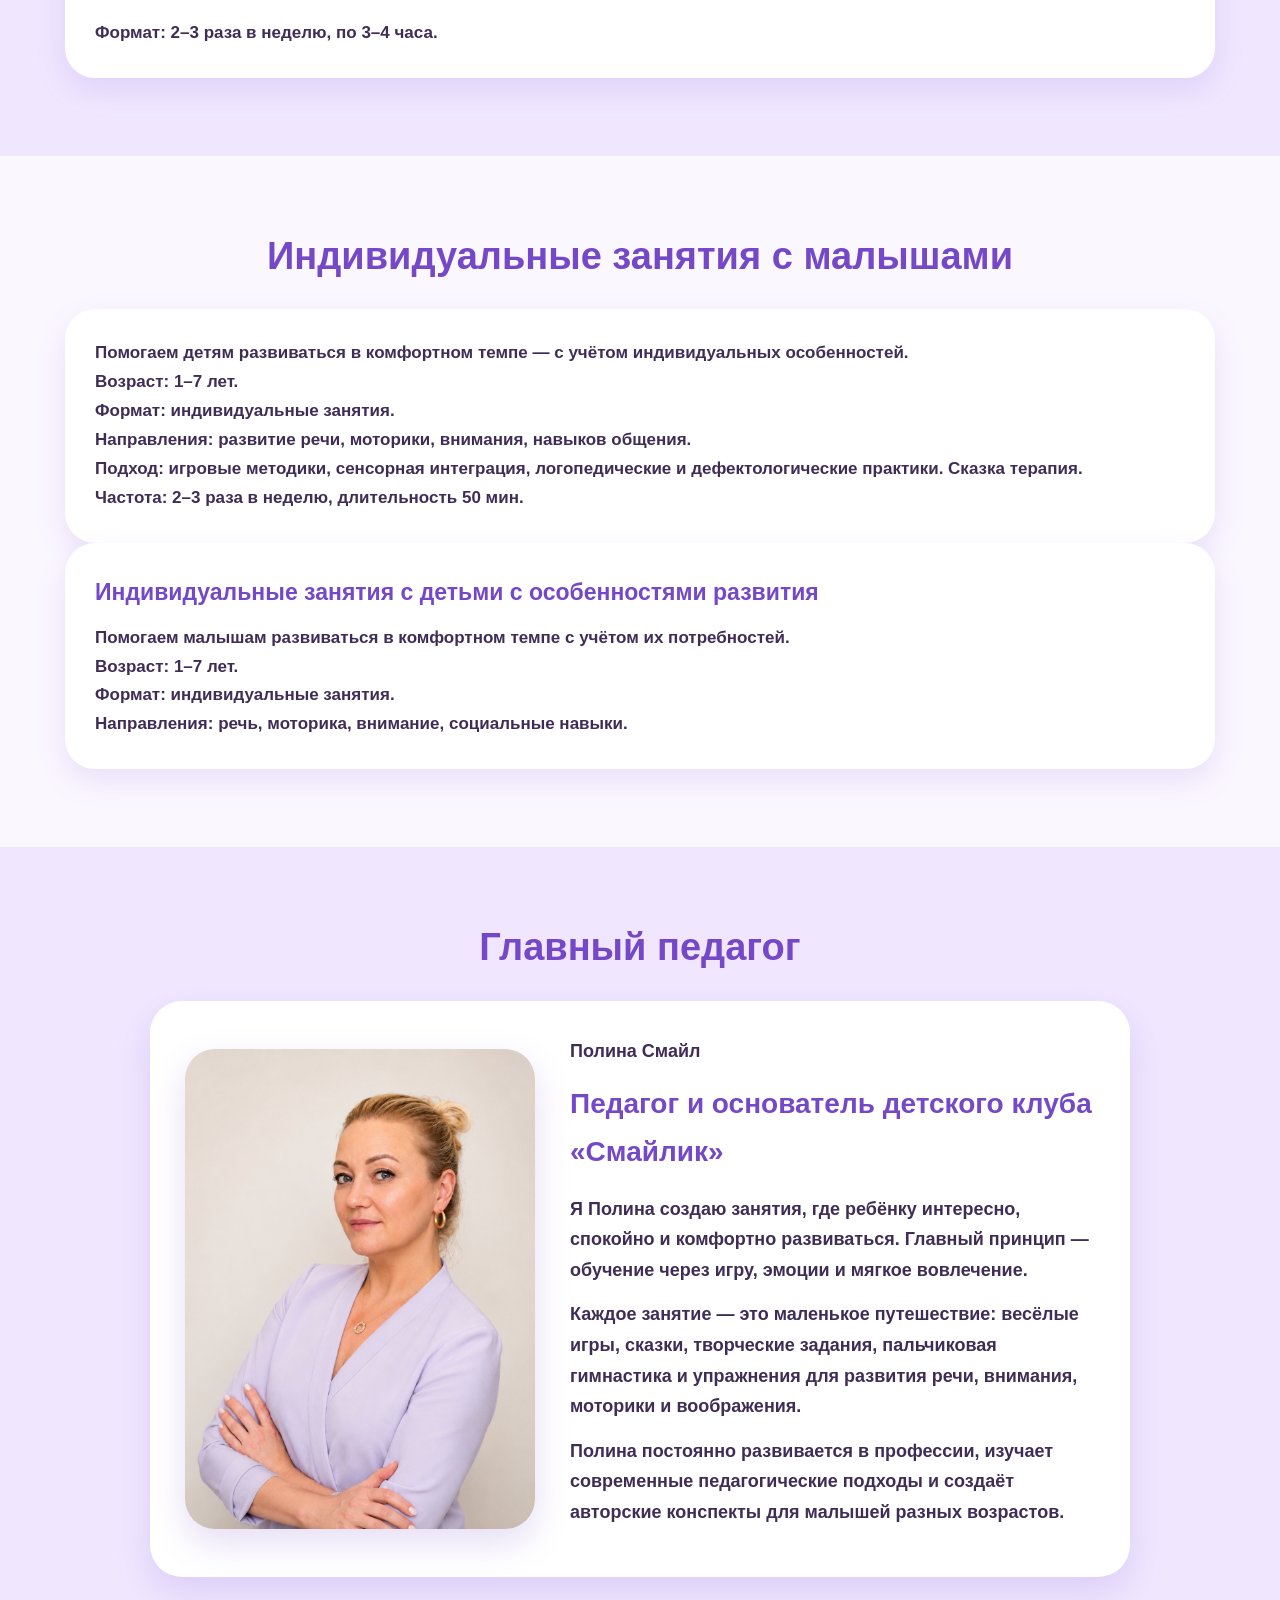
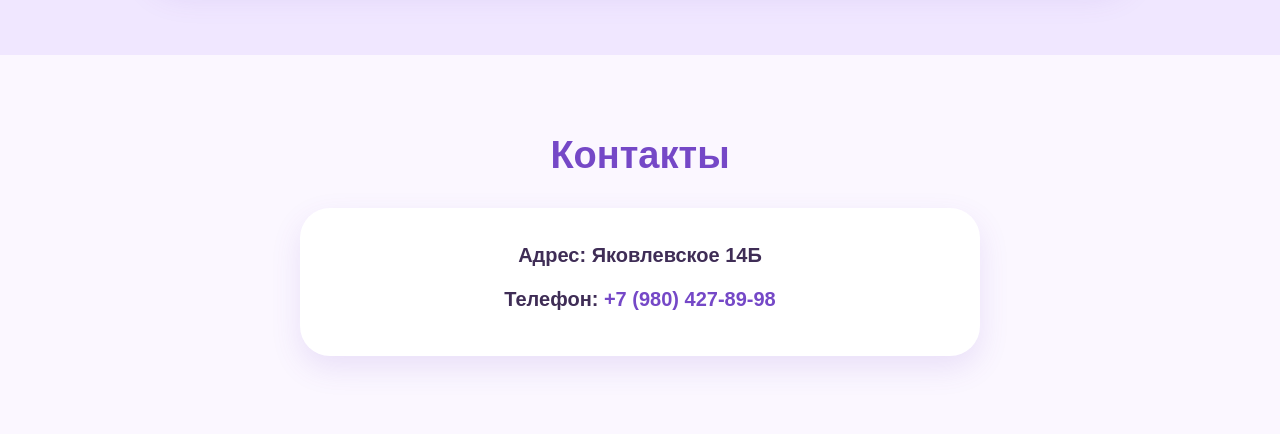
==== commit 7b205819: "Add files via upload" ====
--- a/index.html
+++ b/index.html
@@ -1,12 +1,21 @@
 <!DOCTYPE html>
 <html lang="ru">
 <head>
+  
   <meta charset="UTF-8">
   <meta name="viewport" content="width=device-width, initial-scale=1.0">
-  <title>Детский клуб Смайлик</title>
+  <title>Детский клуб Смайлик | Развивающие занятия и подготовка к школе</title>
+  <meta name="description" content="Детский клуб «Смайлик» — развивающие занятия для детей, подготовка к школе, мини-группы и авторские методики в Коммунарке и Новой Москве.">
+
+<meta name="keywords" content="детский клуб яковлевское, подготовка к школе яковлевское, занятия для детей новая москва, детский центр яковлевское">
+
+<meta name="author" content="Смайлик">
   <link rel="stylesheet" href="style.css">
 </head>
 <body>
+  <div class="blur blur-1"></div>
+<div class="blur blur-2"></div>
+<div class="blur blur-3"></div>
 
 <header class="header">
   <div class="container header-inner">
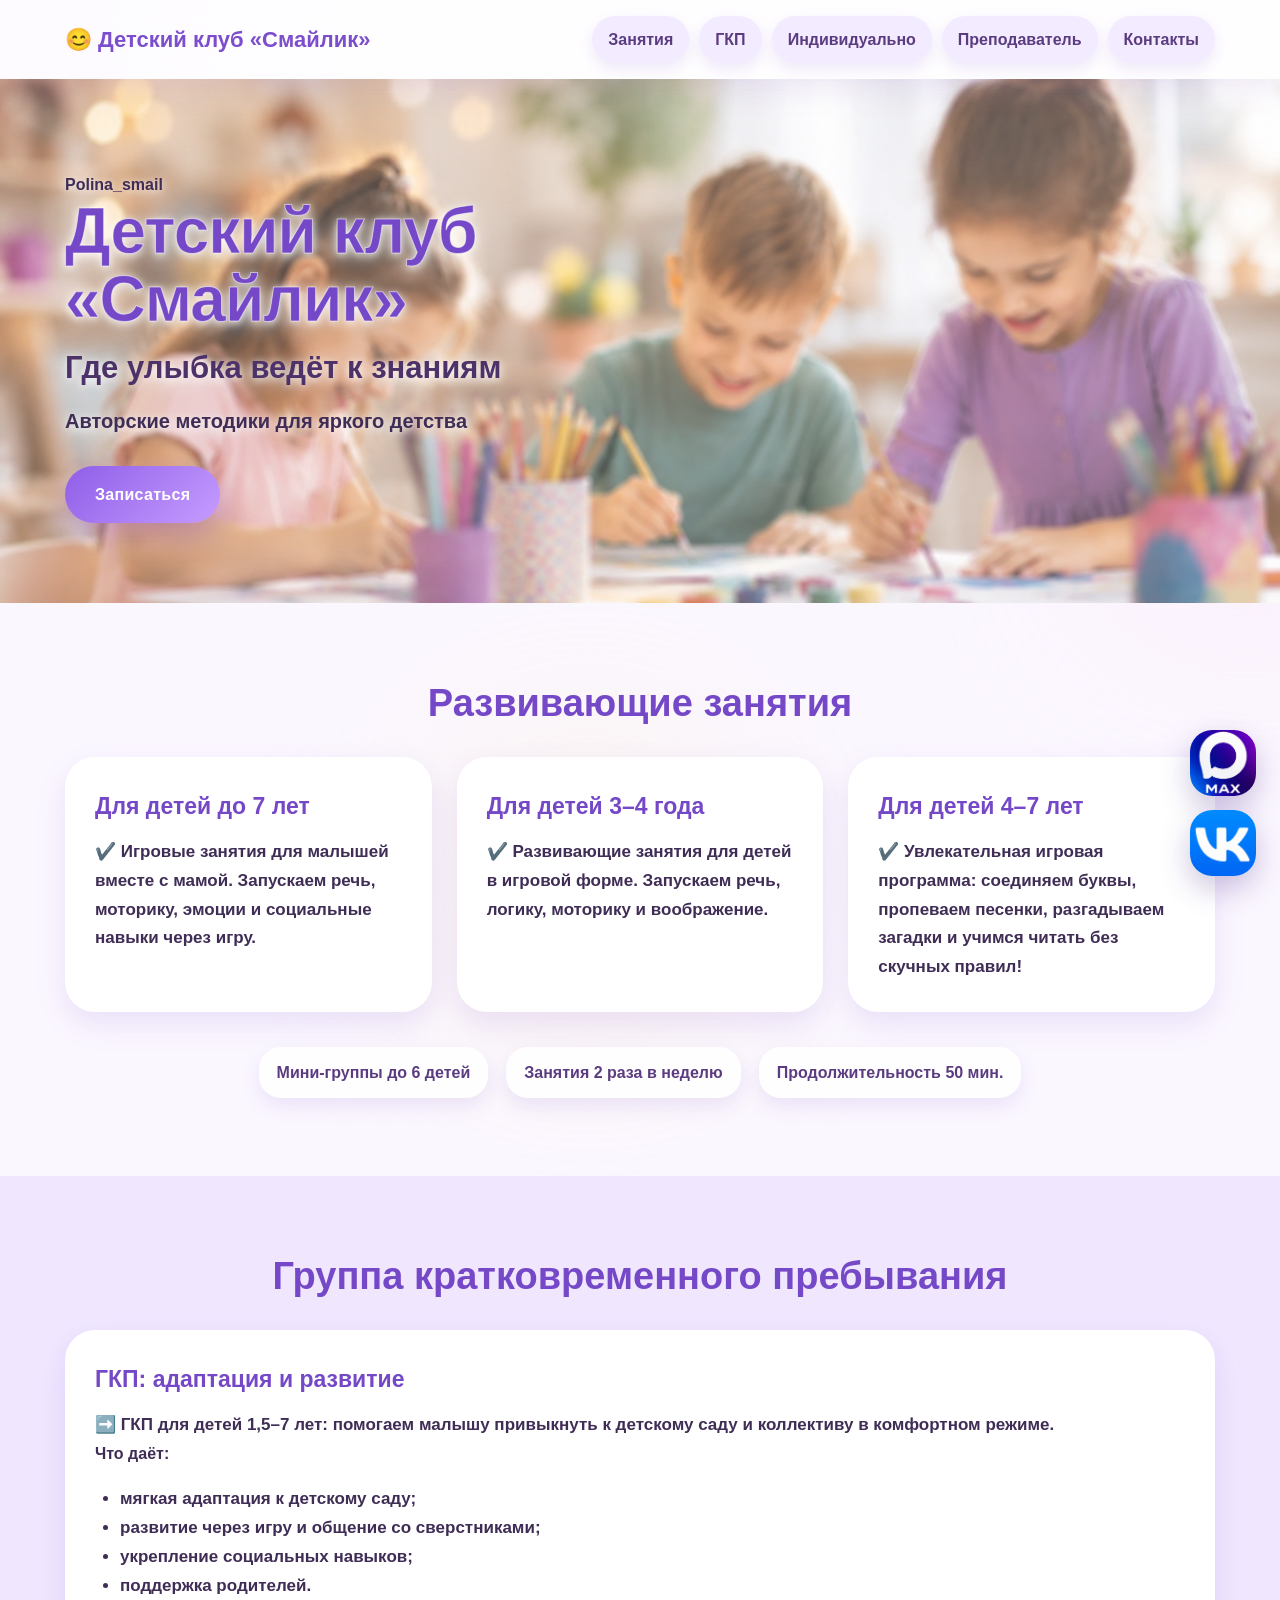
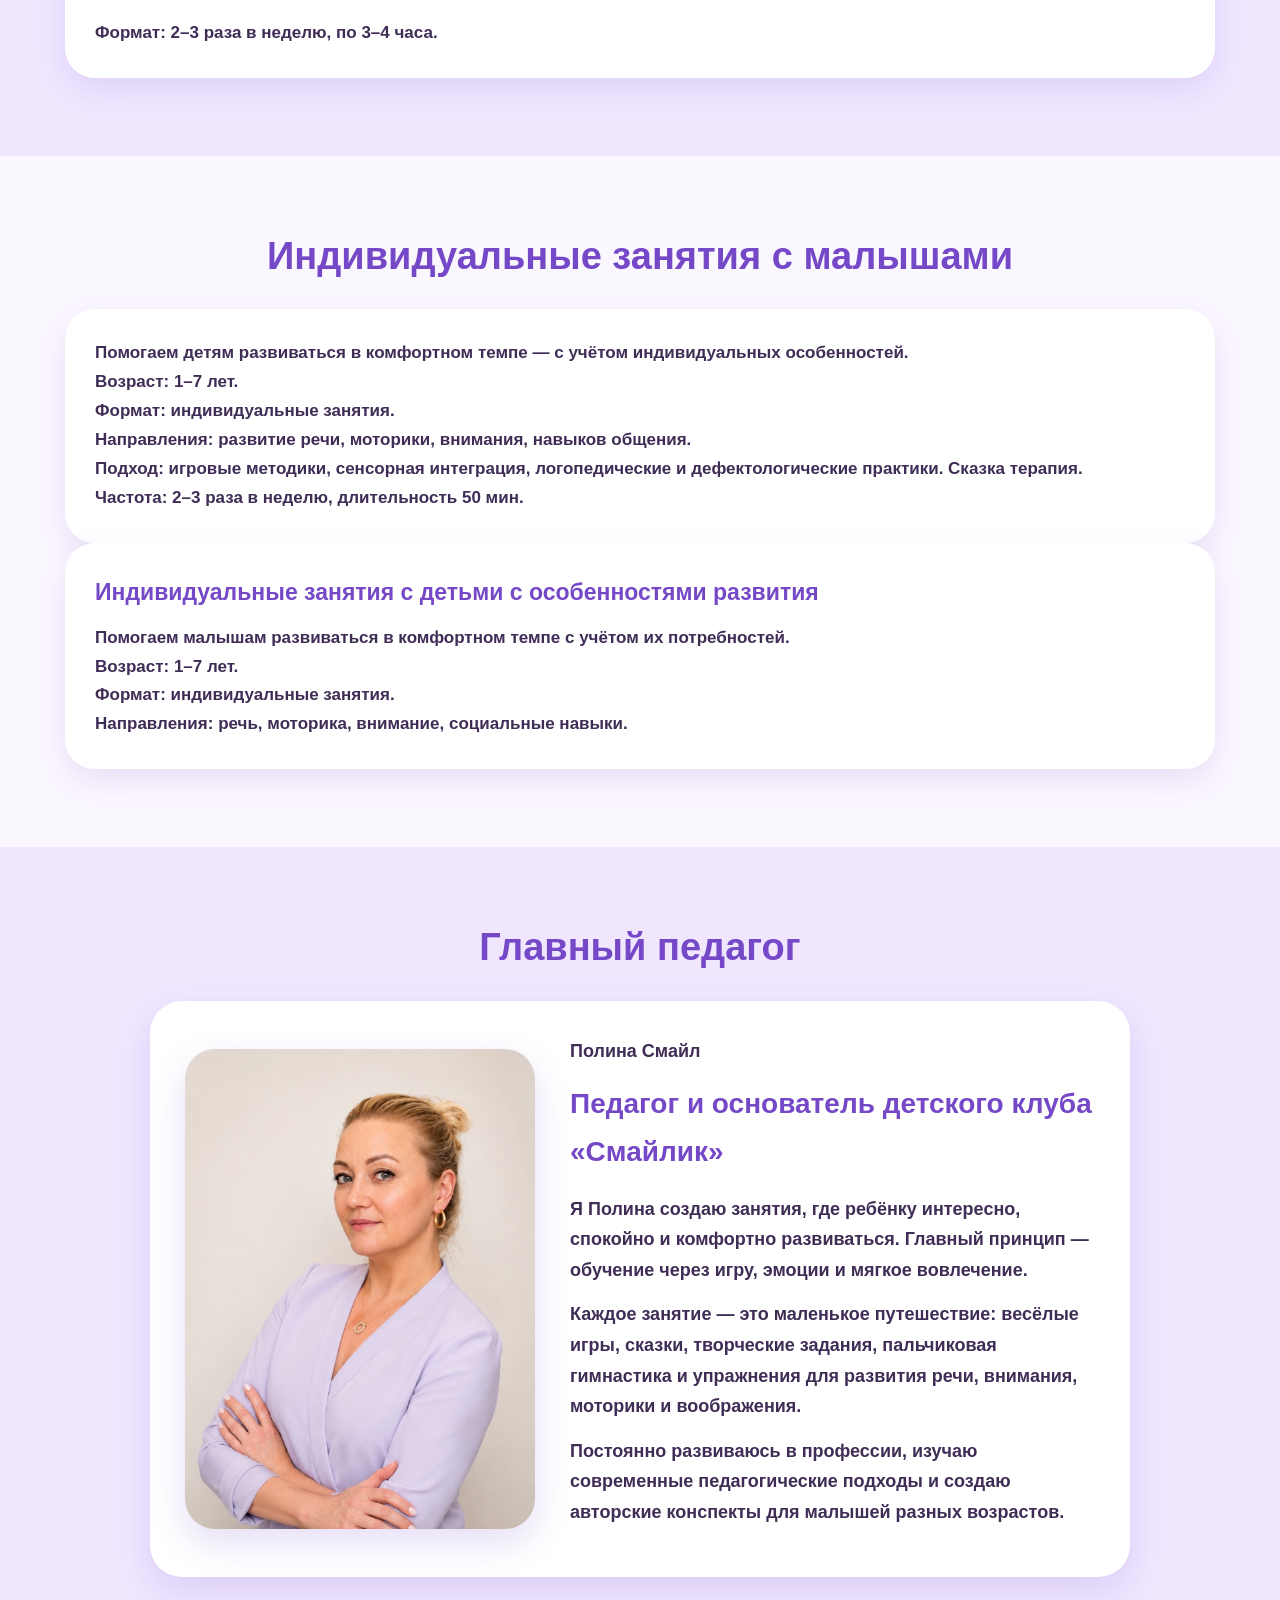
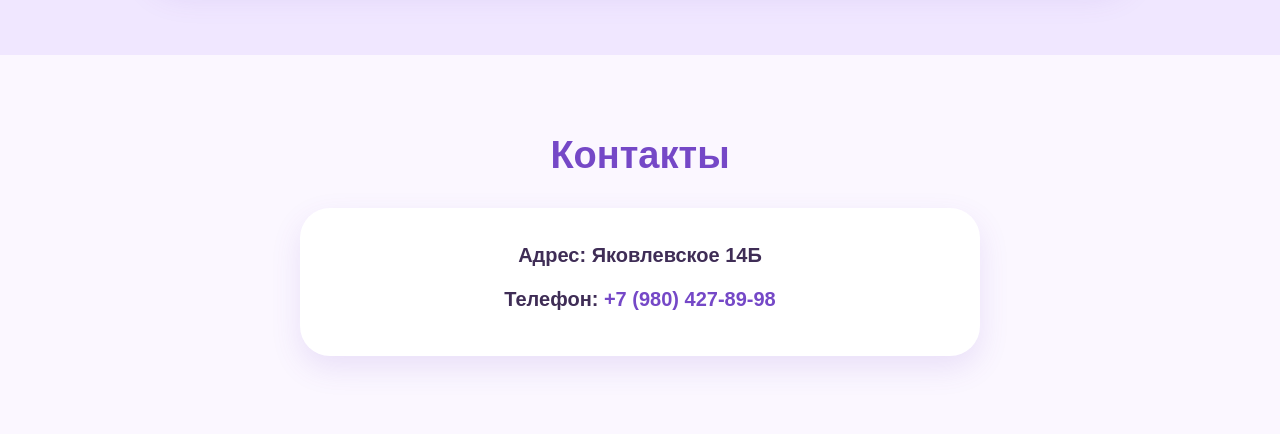
==== commit 3e566afb: "Add files via upload" ====
--- a/index.html
+++ b/index.html
@@ -4,7 +4,8 @@
   
   <meta charset="UTF-8">
   <meta name="viewport" content="width=device-width, initial-scale=1.0">
-  <title>Детский клуб Смайлик | Развивающие занятия и подготовка к школе</title>
+  <title>😊 Детский клуб «Смайлик» | Развитие и подготовка к школе</title>
+  <link rel="icon" type="image/png" href="ava.png">
   <meta name="description" content="Детский клуб «Смайлик» — развивающие занятия для детей, подготовка к школе, мини-группы и авторские методики в Коммунарке и Новой Москве.">
 
 <meta name="keywords" content="детский клуб яковлевское, подготовка к школе яковлевское, занятия для детей новая москва, детский центр яковлевское">
@@ -50,7 +51,7 @@
 
     <div class="cards">
       <div class="card">
-        <h3>Для детей 1–3 года</h3>
+        <h3>Для детей до 7 лет</h3>
         <p>✔️ Игровые занятия для малышей вместе с мамой. Запускаем речь, моторику, эмоции и социальные навыки через игру.</p>
       </div>
 
@@ -142,8 +143,8 @@
         </p>
 
         <p>
-          Полина постоянно развивается в профессии, изучает современные педагогические
-          подходы и создаёт авторские конспекты для малышей разных возрастов.
+          Постоянно развиваюсь в профессии, изучаю современные педагогические
+          подходы и создаю авторские конспекты для малышей разных возрастов.
         </p>
       </div>
     </div>
